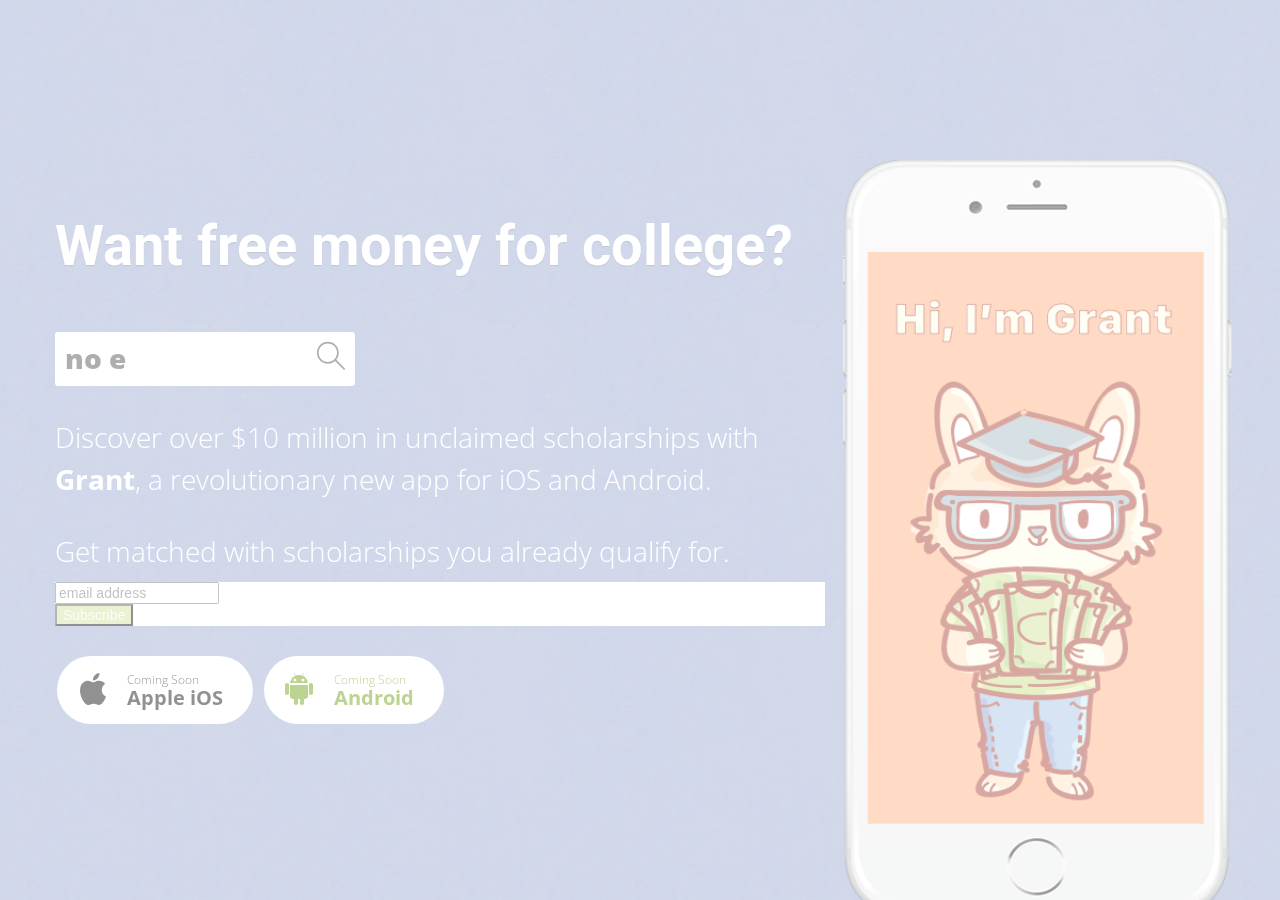
==== index.html @ 24bfc255 "initial commit" ====
<!DOCTYPE html>

<html lang="en">

<head>

  <!-- Html Page Specific -->
  <meta charset="utf-8">
  <title>RAY - App Landing Page</title>
  <meta name="description" content="RAY - App Landing Page">
  <meta name="author" content="Multifour | multifour.com">

  <!-- Mobile Specific -->
  <meta name="viewport" content="width=device-width, initial-scale=1, maximum-scale=1.0, user-scalable=no">

  <!--[if lt IE 9]>
    <script type="text/javascript" src="scripts/html5shiv.js"></script>
<![endif]-->

  <!-- CSS -->
  <link rel="stylesheet" href="css/bootstrap.min.css" />
  <link rel="stylesheet" href="css/animate.css" />
  <link rel="stylesheet" href="css/simple-line-icons.css" />
  <link rel="stylesheet" href="css/icomoon-soc-icons.css" />
  <link rel="stylesheet" href="css/magnific-popup.css" />
  <link rel="stylesheet" href="css/style.css" />

  <!-- Favicons -->
  <link rel="icon" href="images/favicon.png">
  <link rel="apple-touch-icon" href="images/apple-touch-icon.png">
  <link rel="apple-touch-icon" sizes="72x72" href="images/apple-touch-icon-72x72.png">
  <link rel="apple-touch-icon" sizes="114x114" href="images/apple-touch-icon-114x114.png">
  <!-- Begin MailChimp Signup Form -->
  <link href="//cdn-images.mailchimp.com/embedcode/horizontal-slim-10_7.css" rel="stylesheet" type="text/css">
  <style type="text/css">
    #mc_embed_signup {
      background: #fff;
      clear: left;
      font: 14px Helvetica, Arial, sans-serif;
      width: 100%;
    }

    /* Add your own MailChimp form style overrides in your site stylesheet or in this style block.
      We recommend moving this block and the preceding CSS link to the HEAD of your HTML file. */
  </style>
</head>

<body data-spy="scroll" data-target=".navMenuCollapse">

  <!-- PRELOADER -->
  <div id="preloader">
    <div class="battery inner">
      <div class="load-line"></div>
    </div>
  </div>

  <div id="wrap">

    <!-- NAVIGATION BEGIN -->
    <!--
    <nav class="navbar navbar-fixed-top navbar-slide">
      <div class="container_fluid">
        <a class="navbar-brand goto" href="index.html#wrap">
          <img src="./images/logo_nav.png" alt="Your logo" height="27" width="56" /> </a>
        <a class="contact-btn icon-envelope" data-toggle="modal" data-target="#modalContact"></a>
        <button class="navbar-toggle menu-collapse-btn collapsed" data-toggle="collapse" data-target=".navMenuCollapse">
          <span class="icon-bar"></span>
          <span class="icon-bar"></span>
          <span class="icon-bar"></span>
        </button>
        <div class="collapse navbar-collapse navMenuCollapse">
          <ul class="nav">
            <li>
              <a href="#features">Features</a>
            </li>
            <li>
              <a href="#benefits1">Benefits</a>
            </li>
            <li>
              <a href="#screenshots">Screenshots</a>
            </li>
            <li>
              <a href="#pricing-table">Price</a>
            </li>
            <li>
              <a href="#testimonials">Testimonials</a>
            </li>
            <li>
              <a href="#news">News</a>
            </li>
            <li>
              <a href="#social">Stay tuned</a>
            </li>
            <li>
              <a href="shortcodes.html">Shortcodes</a>
            </li>
          </ul>
        </div>
      </div>
    </nav>
    -->
    <!-- NAVIGAION END -->



    <!-- INTRO BEGIN -->
    <header id="full-intro" class="intro-block bg-color-grad">
      <div class="container">
        <div class="row">
          <div class="col-md-8 col-sm-12">
            <!--<img class="logo" src="./images/logo.png" alt="Your Logo" height="70" width="144" />-->
            <h1 class="slogan">
              <b>Want free money for college?</b>
            </h1>
            <h3 class="type-container">
              <b>
                <span class="type"></span>
              </b>
              <i class="icon icon-magnifier type-icon"></i>
            </h3>
            <h3 class="white">
              Discover over $10 million in unclaimed scholarships with
              <b class="black">Grant</b>, a revolutionary new app for iOS and Android.
            </h3>
            <h3 class="white">
              Get matched with scholarships you already qualify for.
            </h3>
            <div id="mc_embed_signup">
              <form action="https://trygrant.us18.list-manage.com/subscribe/post?u=631c822bb30b5529bbc3652f9&amp;id=2a1694ff8a" method="post"
                id="mc-embedded-subscribe-form" name="mc-embedded-subscribe-form" class="validate" target="_blank" novalidate>
                <div id="mc_embed_signup_scroll">

                  <input type="email" value="" name="EMAIL" class="email" id="mce-EMAIL" placeholder="email address" required>
                  <!-- real people should not fill this in and expect good things - do not remove this or risk form bot signups-->
                  <div style="position: absolute; left: -5000px;" aria-hidden="true">
                    <input type="text" name="b_631c822bb30b5529bbc3652f9_2a1694ff8a" tabindex="-1" value="">
                  </div>
                  <div class="clear">
                    <input type="submit" value="Subscribe" name="subscribe" id="mc-embedded-subscribe" class="button">
                  </div>
                </div>
              </form>
            </div>

            <!--End mc_embed_signup-->
            <h3>
              <div class="download-btn-alt ios-btn" href="#">
                <div class="btn-slide"></div>
                <div class="btn-content">
                  <i class="icon soc-icon-apple"></i>Coming Soon
                  <b>Apple iOS</b>
                </div>
              </div>
              <div class="download-btn-alt android-btn" href="#">
                <div class="btn-slide"></div>
                <div class="btn-content">
                  <i class="icon soc-icon-android"></i>Coming Soon
                  <b>Android</b>
                </div>
              </div>
            </h3>
          </div>
          <div class="col-md-4 hidden-sm hidden-xs">
            <img class="intro-screen wow bounceInUp" data-wow-delay="0.5s" src="images/intro_screen.png" height="773" width="400" alt=""
            />
          </div>
        </div>
      </div>
      <div class="block-bg" data-stellar-ratio="0.4"></div>
    </header>
    <!-- INTRO END -->

    <!-- reinsert comment.html here -->

    <!-- MODALS END-->


    <!-- JavaScript -->
    <script src="scripts/jquery-1.8.2.min.js"></script>
    <script src="scripts/bootstrap.min.js"></script>
    <script src="scripts/owl.carousel.min.js"></script>
    <script src="scripts/jquery.validate.min.js"></script>
    <script src="scripts/wow.min.js"></script>
    <script src="scripts/smoothscroll.js"></script>
    <script src="scripts/jquery.smooth-scroll.min.js"></script>
    <script src="scripts/jquery.superslides.min.js"></script>
    <script src="scripts/placeholders.jquery.min.js"></script>
    <script src="scripts/jquery.magnific-popup.min.js"></script>
    <script src="scripts/jquery.stellar.min.js"></script>
    <script src="scripts/retina.min.js"></script>
    <script src="scripts/typed.js"></script>
    <script src="scripts/custom.js"></script>

    <!--[if lte IE 9]>
	<script src="scripts/respond.min.js"></script>
<![endif]-->
</body>

</html>
---- css/simple-line-icons.css ----
@font-face {
	font-family: 'Simple-Line-Icons';
	src:url('../fonts/Simple-Line-Icons.eot');
	src:url('../fonts/Simple-Line-Icons.eot?#iefix') format('embedded-opentype'),
		url('../fonts/Simple-Line-Icons.woff') format('woff'),
		url('../fonts/Simple-Line-Icons.ttf') format('truetype'),
		url('../fonts/Simple-Line-Icons.svg#Simple-Line-Icons') format('svg');
	font-weight: normal;
	font-style: normal;
}

/* Use the following CSS code if you want to use data attributes for inserting your icons */
[data-icon]:before {
	font-family: 'Simple-Line-Icons';
	content: attr(data-icon);
	speak: none;
	font-weight: normal;
	font-variant: normal;
	text-transform: none;
	line-height: 1;
	-webkit-font-smoothing: antialiased;
	-moz-osx-font-smoothing: grayscale;
}

/* Use the following CSS code if you want to have a class per icon */
/*
Instead of a list of all class selectors,
you can use the generic selector below, but it's slower:
[class*="icon-"] {
*/
.icon-user-female, .icon-user-follow, .icon-user-following, .icon-user-unfollow, .icon-trophy, .icon-screen-smartphone, .icon-screen-desktop, .icon-plane, .icon-notebook, .icon-moustache, .icon-mouse, .icon-magnet, .icon-energy, .icon-emoticon-smile, .icon-disc, .icon-cursor-move, .icon-crop, .icon-credit-card, .icon-chemistry, .icon-user, .icon-speedometer, .icon-social-youtube, .icon-social-twitter, .icon-social-tumblr, .icon-social-facebook, .icon-social-dropbox, .icon-social-dribbble, .icon-shield, .icon-screen-tablet, .icon-magic-wand, .icon-hourglass, .icon-graduation, .icon-ghost, .icon-game-controller, .icon-fire, .icon-eyeglasses, .icon-envelope-open, .icon-envelope-letter, .icon-bell, .icon-badge, .icon-anchor, .icon-wallet, .icon-vector, .icon-speech, .icon-puzzle, .icon-printer, .icon-present, .icon-playlist, .icon-pin, .icon-picture, .icon-map, .icon-layers, .icon-handbag, .icon-globe-alt, .icon-globe, .icon-frame, .icon-folder-alt, .icon-film, .icon-feed, .icon-earphones-alt, .icon-earphones, .icon-drop, .icon-drawer, .icon-docs, .icon-directions, .icon-direction, .icon-diamond, .icon-cup, .icon-compass, .icon-call-out, .icon-call-in, .icon-call-end, .icon-calculator, .icon-bubbles, .icon-briefcase, .icon-book-open, .icon-basket-loaded, .icon-basket, .icon-bag, .icon-action-undo, .icon-action-redo, .icon-wrench, .icon-umbrella, .icon-trash, .icon-tag, .icon-support, .icon-size-fullscreen, .icon-size-actual, .icon-shuffle, .icon-share-alt, .icon-share, .icon-rocket, .icon-question, .icon-pie-chart, .icon-pencil, .icon-note, .icon-music-tone-alt, .icon-music-tone, .icon-microphone, .icon-loop, .icon-logout, .icon-login, .icon-list, .icon-like, .icon-home, .icon-grid, .icon-graph, .icon-equalizer, .icon-dislike, .icon-cursor, .icon-control-start, .icon-control-rewind, .icon-control-play, .icon-control-pause, .icon-control-forward, .icon-control-end, .icon-calendar, .icon-bulb, .icon-bar-chart, .icon-arrow-up, .icon-arrow-right, .icon-arrow-left, .icon-arrow-down, .icon-ban, .icon-bubble, .icon-camcorder, .icon-camera, .icon-check, .icon-clock, .icon-close, .icon-cloud-download, .icon-cloud-upload, .icon-doc, .icon-envelope, .icon-eye, .icon-flag, .icon-folder, .icon-heart, .icon-info, .icon-key, .icon-link, .icon-lock, .icon-lock-open, .icon-magnifier, .icon-magnifier-add, .icon-magnifier-remove, .icon-paper-clip, .icon-paper-plane, .icon-plus, .icon-pointer, .icon-power, .icon-refresh, .icon-reload, .icon-settings, .icon-star, .icon-symbol-female, .icon-symbol-male, .icon-target, .icon-volume-1, .icon-volume-2, .icon-volume-off, .icon-users {
	font-family: 'Simple-Line-Icons';
	speak: none;
	font-style: normal;
	font-weight: normal;
	font-variant: normal;
	text-transform: none;
	line-height: 1;
	-webkit-font-smoothing: antialiased;
}
.icon-user-female:before {
	content: "\e000";
}
.icon-user-follow:before {
	content: "\e002";
}
.icon-user-following:before {
	content: "\e003";
}
.icon-user-unfollow:before {
	content: "\e004";
}
.icon-trophy:before {
	content: "\e006";
}
.icon-screen-smartphone:before {
	content: "\e010";
}
.icon-screen-desktop:before {
	content: "\e011";
}
.icon-plane:before {
	content: "\e012";
}
.icon-notebook:before {
	content: "\e013";
}
.icon-moustache:before {
	content: "\e014";
}
.icon-mouse:before {
	content: "\e015";
}
.icon-magnet:before {
	content: "\e016";
}
.icon-energy:before {
	content: "\e020";
}
.icon-emoticon-smile:before {
	content: "\e021";
}
.icon-disc:before {
	content: "\e022";
}
.icon-cursor-move:before {
	content: "\e023";
}
.icon-crop:before {
	content: "\e024";
}
.icon-credit-card:before {
	content: "\e025";
}
.icon-chemistry:before {
	content: "\e026";
}
.icon-user:before {
	content: "\e005";
}
.icon-speedometer:before {
	content: "\e007";
}
.icon-social-youtube:before {
	content: "\e008";
}
.icon-social-twitter:before {
	content: "\e009";
}
.icon-social-tumblr:before {
	content: "\e00a";
}
.icon-social-facebook:before {
	content: "\e00b";
}
.icon-social-dropbox:before {
	content: "\e00c";
}
.icon-social-dribbble:before {
	content: "\e00d";
}
.icon-shield:before {
	content: "\e00e";
}
.icon-screen-tablet:before {
	content: "\e00f";
}
.icon-magic-wand:before {
	content: "\e017";
}
.icon-hourglass:before {
	content: "\e018";
}
.icon-graduation:before {
	content: "\e019";
}
.icon-ghost:before {
	content: "\e01a";
}
.icon-game-controller:before {
	content: "\e01b";
}
.icon-fire:before {
	content: "\e01c";
}
.icon-eyeglasses:before {
	content: "\e01d";
}
.icon-envelope-open:before {
	content: "\e01e";
}
.icon-envelope-letter:before {
	content: "\e01f";
}
.icon-bell:before {
	content: "\e027";
}
.icon-badge:before {
	content: "\e028";
}
.icon-anchor:before {
	content: "\e029";
}
.icon-wallet:before {
	content: "\e02a";
}
.icon-vector:before {
	content: "\e02b";
}
.icon-speech:before {
	content: "\e02c";
}
.icon-puzzle:before {
	content: "\e02d";
}
.icon-printer:before {
	content: "\e02e";
}
.icon-present:before {
	content: "\e02f";
}
.icon-playlist:before {
	content: "\e030";
}
.icon-pin:before {
	content: "\e031";
}
.icon-picture:before {
	content: "\e032";
}
.icon-map:before {
	content: "\e033";
}
.icon-layers:before {
	content: "\e034";
}
.icon-handbag:before {
	content: "\e035";
}
.icon-globe-alt:before {
	content: "\e036";
}
.icon-globe:before {
	content: "\e037";
}
.icon-frame:before {
	content: "\e038";
}
.icon-folder-alt:before {
	content: "\e039";
}
.icon-film:before {
	content: "\e03a";
}
.icon-feed:before {
	content: "\e03b";
}
.icon-earphones-alt:before {
	content: "\e03c";
}
.icon-earphones:before {
	content: "\e03d";
}
.icon-drop:before {
	content: "\e03e";
}
.icon-drawer:before {
	content: "\e03f";
}
.icon-docs:before {
	content: "\e040";
}
.icon-directions:before {
	content: "\e041";
}
.icon-direction:before {
	content: "\e042";
}
.icon-diamond:before {
	content: "\e043";
}
.icon-cup:before {
	content: "\e044";
}
.icon-compass:before {
	content: "\e045";
}
.icon-call-out:before {
	content: "\e046";
}
.icon-call-in:before {
	content: "\e047";
}
.icon-call-end:before {
	content: "\e048";
}
.icon-calculator:before {
	content: "\e049";
}
.icon-bubbles:before {
	content: "\e04a";
}
.icon-briefcase:before {
	content: "\e04b";
}
.icon-book-open:before {
	content: "\e04c";
}
.icon-basket-loaded:before {
	content: "\e04d";
}
.icon-basket:before {
	content: "\e04e";
}
.icon-bag:before {
	content: "\e04f";
}
.icon-action-undo:before {
	content: "\e050";
}
.icon-action-redo:before {
	content: "\e051";
}
.icon-wrench:before {
	content: "\e052";
}
.icon-umbrella:before {
	content: "\e053";
}
.icon-trash:before {
	content: "\e054";
}
.icon-tag:before {
	content: "\e055";
}
.icon-support:before {
	content: "\e056";
}
.icon-size-fullscreen:before {
	content: "\e057";
}
.icon-size-actual:before {
	content: "\e058";
}
.icon-shuffle:before {
	content: "\e059";
}
.icon-share-alt:before {
	content: "\e05a";
}
.icon-share:before {
	content: "\e05b";
}
.icon-rocket:before {
	content: "\e05c";
}
.icon-question:before {
	content: "\e05d";
}
.icon-pie-chart:before {
	content: "\e05e";
}
.icon-pencil:before {
	content: "\e05f";
}
.icon-note:before {
	content: "\e060";
}
.icon-music-tone-alt:before {
	content: "\e061";
}
.icon-music-tone:before {
	content: "\e062";
}
.icon-microphone:before {
	content: "\e063";
}
.icon-loop:before {
	content: "\e064";
}
.icon-logout:before {
	content: "\e065";
}
.icon-login:before {
	content: "\e066";
}
.icon-list:before {
	content: "\e067";
}
.icon-like:before {
	content: "\e068";
}
.icon-home:before {
	content: "\e069";
}
.icon-grid:before {
	content: "\e06a";
}
.icon-graph:before {
	content: "\e06b";
}
.icon-equalizer:before {
	content: "\e06c";
}
.icon-dislike:before {
	content: "\e06d";
}
.icon-cursor:before {
	content: "\e06e";
}
.icon-control-start:before {
	content: "\e06f";
}
.icon-control-rewind:before {
	content: "\e070";
}
.icon-control-play:before {
	content: "\e071";
}
.icon-control-pause:before {
	content: "\e072";
}
.icon-control-forward:before {
	content: "\e073";
}
.icon-control-end:before {
	content: "\e074";
}
.icon-calendar:before {
	content: "\e075";
}
.icon-bulb:before {
	content: "\e076";
}
.icon-bar-chart:before {
	content: "\e077";
}
.icon-arrow-up:before {
	content: "\e078";
}
.icon-arrow-right:before {
	content: "\e079";
}
.icon-arrow-left:before {
	content: "\e07a";
}
.icon-arrow-down:before {
	content: "\e07b";
}
.icon-ban:before {
	content: "\e07c";
}
.icon-bubble:before {
	content: "\e07d";
}
.icon-camcorder:before {
	content: "\e07e";
}
.icon-camera:before {
	content: "\e07f";
}
.icon-check:before {
	content: "\e080";
}
.icon-clock:before {
	content: "\e081";
}
.icon-close:before {
	content: "\e082";
}
.icon-cloud-download:before {
	content: "\e083";
}
.icon-cloud-upload:before {
	content: "\e084";
}
.icon-doc:before {
	content: "\e085";
}
.icon-envelope:before {
	content: "\e086";
}
.icon-eye:before {
	content: "\e087";
}
.icon-flag:before {
	content: "\e088";
}
.icon-folder:before {
	content: "\e089";
}
.icon-heart:before {
	content: "\e08a";
}
.icon-info:before {
	content: "\e08b";
}
.icon-key:before {
	content: "\e08c";
}
.icon-link:before {
	content: "\e08d";
}
.icon-lock:before {
	content: "\e08e";
}
.icon-lock-open:before {
	content: "\e08f";
}
.icon-magnifier:before {
	content: "\e090";
}
.icon-magnifier-add:before {
	content: "\e091";
}
.icon-magnifier-remove:before {
	content: "\e092";
}
.icon-paper-clip:before {
	content: "\e093";
}
.icon-paper-plane:before {
	content: "\e094";
}
.icon-plus:before {
	content: "\e095";
}
.icon-pointer:before {
	content: "\e096";
}
.icon-power:before {
	content: "\e097";
}
.icon-refresh:before {
	content: "\e098";
}
.icon-reload:before {
	content: "\e099";
}
.icon-settings:before {
	content: "\e09a";
}
.icon-star:before {
	content: "\e09b";
}
.icon-symbol-female:before {
	content: "\e09c";
}
.icon-symbol-male:before {
	content: "\e09d";
}
.icon-target:before {
	content: "\e09e";
}
.icon-volume-1:before {
	content: "\e09f";
}
.icon-volume-2:before {
	content: "\e0a0";
}
.icon-volume-off:before {
	content: "\e0a1";
}
.icon-users:before {
	content: "\e001";
}
---- css/icomoon-soc-icons.css ----
@font-face {
	font-family: 'icomoon';
	src: url('fonts/icomoon.eot');
}
@font-face {
	font-family: 'icomoon';
	src: url([data-uri]) format('truetype'),
		 url([data-uri]) format('woff');
	font-weight: normal;
	font-style: normal;
}

[class^="soc-icon-"], [class*=" soc-icon-"] {
	font-family: 'icomoon';
	speak: none;
	font-style: normal;
	font-weight: normal;
	font-variant: normal;
	text-transform: none;
	line-height: 1;

	/* Better Font Rendering =========== */
	-webkit-font-smoothing: antialiased;
	-moz-osx-font-smoothing: grayscale;
}

.soc-icon-googleplus:before {
	content: "\e600";
}
.soc-icon-facebook:before {
	content: "\e601";
}
.soc-icon-instagram:before {
	content: "\e602";
}
.soc-icon-twitter:before {
	content: "\e603";
}
.soc-icon-feed:before {
	content: "\e604";
}
.soc-icon-youtube:before {
	content: "\e605";
}
.soc-icon-vimeo:before {
	content: "\e606";
}
.soc-icon-flickr:before {
	content: "\e607";
}
.soc-icon-picassa:before {
	content: "\e608";
}
.soc-icon-dribbble:before {
	content: "\e609";
}
.soc-icon-forrst:before {
	content: "\e60a";
}
.soc-icon-deviantart:before {
	content: "\e60b";
}
.soc-icon-steam:before {
	content: "\e60c";
}
.soc-icon-github:before {
	content: "\e60d";
}
.soc-icon-tumblr:before {
	content: "\e60e";
}
.soc-icon-apple:before {
	content: "\e60f";
}
.soc-icon-android:before {
	content: "\e610";
}
.soc-icon-windows8:before {
	content: "\e611";
}
.soc-icon-soundcloud:before {
	content: "\e612";
}
.soc-icon-skype:before {
	content: "\e613";
}
.soc-icon-linkedin:before {
	content: "\e614";
}
.soc-icon-stackoverflow:before {
	content: "\e615";
}
.soc-icon-pinterest:before {
	content: "\e616";
}
.soc-icon-paypal:before {
	content: "\e617";
}
.soc-icon-html5:before {
	content: "\e618";
}
.soc-icon-css3:before {
	content: "\e619";
}
---- css/style.css ----
@import url(http://fonts.googleapis.com/css?family=Open+Sans:300,700);
@import url(http://fonts.googleapis.com/css?family=Roboto:100,500);

/*--------------------- FONT (OPEN SANS) IMPORT FROM GOOGLE FONTS ----------------------*/




/*----------------------------------------------------------------------------------------
										COMMON STYLES
-----------------------------------------------------------------------------------------*/

body {
	font-family: 'Open Sans', sans-serif;
	font-size: 16px;
	font-weight: 300;
	color: #777;
	line-height: 1.6;
	text-align: center;
}

a {
	color: #444;
	text-decoration: none;
	-webkit-transition: all 0.25s ease-out;
	-moz-transition: all 0.25s ease-out;
	-ms-transition: all 0.25s ease-out;
	-o-transition: all 0.25s ease-out;
	transition: all 0.25s ease-out;
}

a:hover {
	color: #A0C0E5;
	text-decoration: none;
}

.color {
  color: #444;
}

h1 {
	font-size: 56px;
	font-family: 'Roboto', sans-serif;
}

h2 { font-size: 39px; }

h3 { font-size: 28px; }

h4 { font-size: 20px; }

h1,
h2,
h3,
h4 {
	text-transform: uppercase;
	color: #444;
	font-weight: lighter;
	line-height:1.5;
  margin:30px 0 10px 0;
  
}

.intro-block h3 {
  text-transform: none;
}

#mc-embedded-subscribe{
  background-color: #CEE298;
}

.type-container{
  width: 300px;
  background-color: #fff;
  margin: 30px 30px 30px 0px;
  padding: 10px;
  border-radius: 3px;
  line-height: 1.2;
}
.type-icon{
  float: right;
}

h1.sep,
h2.sep,
h3.sep,
h4.sep {
	margin:80px 0 20px 0;
}

h1 strong,
h2 strong,
h3 strong,
h4 strong {
	font-weight:bold;
	text-transform:none;
}


ul {
	margin: 0;
	padding: 0px;
	list-style: none;
}

#wrap { overflow: hidden; }

section {
	padding: 120px 0;
	position: relative;
	background: #fff;
	z-index: 2;
	overflow: hidden;
}

blockquote,
code{
	background:#f8f8f8;
	padding:25px 25px 25px 75px;
	display:block;
	position:relative;
	border-radius:0;
	border:0;
	overflow:hidden;
	text-align:left;
}

code{
	color: #03C;
	overflow:auto;
}

blockquote:before,
code:before{
	display:block;
	position:absolute;
	width:50px;
	left:0px;
	top:0;
	bottom:0;
	background:#A0C0E5;
	text-align:center;
	color:#fff;
}

blockquote:before{
	content:'""';
	font-size:40px;
	padding-top:15px;
	}

code:before{
	content:'</>';
	font-size:16px;
	padding-top:25px;
	}

blockquote small{
	text-align:right;
	padding:20px 0 0 0;
	font-style:italic;
}

.container,
.container-fluid {
	position: relative;
	z-index: 1;
}

.form-group{margin:0;}

.form-control{
	padding:20px 25px;
	font-size:inherit;
	height:auto;
}

.form-group .btn{
	border-radius:0;
	font-size:inherit;
	padding:20px;
}

.form-group input,
.input-group input,
.form-group textarea,
button { 
	color: #222;
	box-shadow: none;
	-webkit-box-shadow: none;
	border:0;
	border-radius:0;
}

.input-group input:focus,
.form-group input:focus,
.form-group textarea:focus,
.input-group button:focus {
	box-shadow: none;
	transition: none;
	border: 0;
	outline: 0;
}

.btn:focus,
.btn:active:focus,
.btn.active:focus { outline: 0px auto -webkit-focus-ring-color; }

.input-group-btn:last-child>.btn,
.input-group-btn:last-child>.btn-group{margin-left:0;}

.btn .icon{margin-right:10px}

.btn .icon-right{margin-left:10px}

.title h2 {
	display: block;
	position: relative;
	padding: 0 0 40px 0;
	margin: 0 0 60px 0;
}

.title h2:after {
	content: "";
	display: block;
	position: absolute;
	height: 2px;
	width: 80px;
	background-color: #A0C0E5;
	bottom: 0;
	left: 50%;
	margin-left: -40px;
}

.title p {
	display: block;
	margin: -20px 0 80px 0;
}

.download-btn {
	display: inline-block;
	height: 70px;
	border-radius: 35px;
	background: #d1d1d1;
	overflow: hidden;
	text-align: left;
}

.download-btn .btn-content {
	position: relative;
	margin: -67px 3px 0 3px;
	height: 64px;
	background-color: #fff;
	color: #A0C0E5;
	border-radius: 32px;
	padding: 12px 25px 0 70px;
	font-size: 12px;
	line-height: 18px;
}

.download-btn .btn-slide {
	background: #A0C0E5;
	height: 100%;
	width: 0;
	-webkit-transition: all 0.5s ease-in-out;
	-moz-transition: all 0.5s ease-in-out;
	-ms-transition: all 0.5s ease-in-out;
	-o-transition: all 0.5s ease-in-out;
	transition: all 0.5s ease-in-out;
}

.download-btn:hover .btn-slide { width: 100%; }

.ios-btn .btn-content,
.download-btn-alt.ios-btn { color: #000; }

.android-btn .btn-content,
.download-btn-alt.android-btn { color: #669900; }

.win-btn .btn-content,
.download-btn-alt.win-btn { color: #68217a; }

.download-btn .icon,
.download-btn-alt .icon {
	font-size: 32px;
	position: absolute;
	left: 20px;
	top: 14px;
}

.download-btn b,
.download-btn-alt b {
	display: block;
	position: relative;
	font-size: 20px;
	font-weight: 700;
	z-index: 2;
}

.download-btn-alt {
	display: inline-block;
	position: relative;
	padding: 15px 30px 17px 70px;
	background:#fff;
	color:#A0C0E5;
	border-radius:40px;
	font-size: 12px;
	line-height: 18px;
	text-align: left;
	overflow: hidden;
}

.download-btn-alt .icon {
	top: 17px;
	-webkit-transition: all 0.5s ease-in-out;
	-moz-transition: all 0.5s ease-in-out;
	-ms-transition: all 0.5s ease-in-out;
	-o-transition: all 0.5s ease-in-out;
	transition: all 0.5s ease-in-out;
}

.download-btn-alt:hover .icon{
	transform:rotate(360deg);
	-webkit-transform:rotateY(360deg);
	-moz-transform:rotateY(360deg);
	-ms-transform:rotateY(360deg);
	color:#A0C0E5;
}

.download-btn-alt.invert:hover .icon{
	color:#fff;
}

.download-btn-alt.invert {
	color: #fff;
	background: #A0C0E5;
}

.download-btn-alt.ios-btn.invert{ background:#000; }
.download-btn-alt.android-btn.invert{ background:#669900; }
.download-btn-alt.win-btn.invert{ background:#68217a; }



.round-btn{
	border: 2px solid #ddd;
	border-radius: 30px;
	display: inline-block;
	padding: 0 30px;
	vertical-align:middle;
	line-height:3.5;
}

.round-btn-sm{
	font-size:14px;
	border: 1px solid #ddd;
	display: inline-block;
	padding: 0 15px;
	border-radius:18px;
	vertical-align:middle;
	line-height:2.5;
}

.round-btn:hover {
	color: #444;
	border: 2px solid #A0C0E5;
}

.round-btn-sm:hover {
	color: #444;
	border: 1px solid #A0C0E5;
}

.round-btn .icon{margin-right:20px}

.round-btn .icon-right{margin-left:20px}

.round-btn-sm .icon{margin-right:10px}

.round-btn-sm .icon-right{margin-left:10px}

.video-container {
	position: relative;
	padding-bottom: 56.25%;
	padding-top: 0px;
	height: 0;
	overflow: hidden;
}

.video-container iframe,
.video-container object,
.video-container embed {
	position: absolute;
	top: 0;
	left: 0;
	width: 100%;
	height: 100%;
	border: 0px;
}

.color { color: #A0C0E5; }

.bg-color-main { background-color: #A0C0E5; }

.bg-color2 { background-color: #f8f8f8; }

.bg-color3 {
	background-color: #000;
	color: #f8f8f8;
}

.type{
  color: #444
}

.bg-color-grad{

	background: #A0C0E5; /* Old browsers */
	background: -moz-linear-gradient(top,  #8EA0D1 80%, #8EA0D1 100%); /* FF3.6+ */
	background: -webkit-gradient(linear, left top, left bottom, color-stop(50%,#A0C0E5), color-stop(100%,#A0C0E5)); /* Chrome,Safari4+ */
	background: -webkit-linear-gradient(top,  #8EA0D1 80%,#8EA0D1 100%); /* Chrome10+,Safari5.1+ */
	background: -o-linear-gradient(top,  #8EA0D1 80%,#8EA0D1 100%); /* Opera 11.10+ */
	background: -ms-linear-gradient(top,  #8EA0D1 80%,#8EA0D1 100%); /* IE10+ */
	background: linear-gradient(to bottom,  #8EA0D1 80%,#8EA0D1 100%); /* W3C */
	filter: progid:DXImageTransform.Microsoft.gradient( startColorstr='#A0C0E5', endColorstr='#A0C0E5',GradientType=0 ); /* IE6-9 */
}

.bg-color3 h2,
.bg-color-main h2,
.bg-color-grad h2{ color: #f8f8f8; }

.bg-color3,
.bg-color-main,
.bg-color-grad{ color: #f8f8f8; }

.bg-color3 .title h2:after,
.bg-color-main .title h2:after,
.bg-color-grad .title h2:after{
	background-color:#fff;
	opacity:0.5;
}

.block-bg,
.block-video-bg {
	position: absolute;
	top: 0;
	left: 0;
	z-index: 0;
	opacity: 0.15;
	background-repeat:no-repeat;
	background-position:center;
	background-size: cover;
	height: 120%;
	width: 100%;
}

.block-video-bg {
	text-align:left;
}

.item-list-right li {
	padding: 0 60px 20px 0;
	position: relative;
	text-align: right;
}

.item-list-right li .icon {
	font-size: 32px;
	position: absolute;
	right: 0;
	top: 0;
}

.item-list-left li {
	padding: 0 0px 20px 60px;
	position: relative;
	text-align: left;
}

.item-list-left li .icon {
	font-size: 32px;
	position: absolute;
	left: 0;
	top: 0;
}

.item-list-right h3,
.item-list-left h3 { margin: 0 0 25px 0; }

.item-list-right.item-list-big li { padding: 0 80px 60px 0; }

.item-list-left.item-list-big li { padding: 0 0px 60px 80px; }

.item-list-big li .icon { font-size: 48px; }

.item-list-right li:last-child,
.item-list-left li:last-child { padding-bottom: 0; }

.panel{
	border:1px solid #ddd;
	box-shadow:none;
	-webkit-box-shadow:none;
}
.panel-heading{
	display:block;
	border-bottom:1px solid #eee;
	font-weight:bold;
	padding:20px 25px;
}

.panel-heading .icon{
	margin-right:10px;
}

.panel-body{padding:20px 25px;}

.tab-content{ 
	border-right:1px solid #ddd;
	border-bottom:1px solid #ddd;
	border-left:1px solid #ddd;
	border-radius: 0 0 4px 4px;
	padding:25px;
}

.nav-tabs li a{
	padding:20px 25px;
	font-weight:bold;
}
.nav-tabs li.active a,
.nav-tabs li.active a:hover{
	color:#A0C0E5
}

.nav-tabs li a:hover{
	background:none;
}

.placeholdersjs { color: #aaa !important; }

@media (max-width: 992px) {

section { padding: 80px 0; }

.item-list-right h3,
.item-list-left h3 { margin: 0 0 10px 0; }
 
} @media (max-width: 767px) {

h1 { font-size: 40px; }

h2 { font-size: 30px; }

h3 { font-size: 24px; }

h4 { font-size: 18px; }

.title h2 {
	padding: 0 0 20px 0;
	margin: 0 0 30px 0;
}

.title p { margin: -10px 0 50px 0; }

.item-list-left li .icon,
.item-list-right li .icon {
	position: relative;
	margin-bottom: 20px;
	display: block;
}

.item-list-left li,
.item-list-right li {
	text-align: center;
	padding: 0 0 30px 0;
}

.item-list-right.item-list-big li,
.item-list-left.item-list-big li { padding: 0 0 40px 0; }
 
.nav-tabs>li{
	float:none;
}
.nav-tabs>li a{
	display:block;
	border-top:1px solid #ddd;
	border-right:1px solid #ddd;
	border-left:1px solid #ddd;
	border-radius:0;
	margin:0;
}
.nav-tabs li:first-child a{
	border-radius:4px 4px 0 0;
}
.nav-tabs>li a:hover,
.nav-tabs>li.active>a,
.nav-tabs>li.active>a:hover,
.nav-tabs>li.active>a:focus{
	border-color:#ddd;
}
}


/*----------------------------------------------------------------------------------------
										PRELOADER
----------------------------------------------------------------------------------------*/

#preloader {
	background: #fff;
	top: 0;
	right: 0;
	bottom: 0;
	width: 100%;
	height: 100%;
	left: 0;
	position: fixed;
	z-index: 9999;
}

#preloader .battery {
	position: absolute;
	top: 50%;
	left: 50%;
	width: 40px;
	height: 20px;
	margin: -10px 0 0 -20px;
	border: 1px solid #A0C0E5;
	border-radius: 3px;
}

#preloader .battery:after {
	display:block;
	content:"";
	position: absolute;
	right:-4px;
	top:6px;
	height: 6px;
	width:2px;
	background: #A0C0E5;
	border-radius: 0 2px 20x 0;
}

#preloader .battery .load-line {
	position: absolute;
	z-index: 100;
	height: 16px;
	width: 36px;
	top: 1px;
	left: 1px;
	background: #A0C0E5;
	border-radius: 1px;
	-webkit-animation: battery-load 1s linear 0s infinite;
	-moz-animation: battery-load 1s linear 0s infinite;
	animation: battery-load 1s linear 0s infinite;
}

@-webkit-keyframes battery-load { 
50% {width: 0px;}
100% {width: 36px;}
}

@keyframes battery-load { 
50% {width: 0px;}
100% {width: 36px;}
}


#preloader .radius {
	position: absolute;
	top: 50%;
	left: 50%;
	width: 40px;
	height: 40px;
	margin: -20px 0 0 -20px;
	border: 1px solid #ddd;
	border-radius: 50%;
}

#preloader .radius .load-line {
	position: absolute;
	z-index: 100;
	height: 20px;
	width: 4px;
	top: 50%;
	left: 50%;
	margin: -20px 0 0 -2px;
	border-top: 4px solid #A0C0E5;
	-webkit-animation: rotation 1s linear 0s infinite;
	-moz-animation: rotation 1s linear 0s infinite;
	animation: rotation 1s linear 0s infinite;
	-webkit-transform-origin: center bottom;
	-moz-transform-origin: center bottom;
	transform-origin: center bottom;
}

@-webkit-keyframes rotation { 
50% {-webkit-transform: rotate(0deg);}
100% {-webkit-transform: rotate(360deg);}
}

@keyframes rotation { 
50% {transform: rotate(0deg);}
100% {transform: rotate(360deg);}
}




/*----------------------------------------------------------------------------------------
									MODAL POPUP STYLES
----------------------------------------------------------------------------------------*/

.modal {
	overflow-y: auto;
	text-align: center;
}

.modal-content {
	padding: 60px 20px;
	box-shadow: none;
	-webkit-box-shadow: none;
	border-radius: 20px;
	border: 0;
}

.modal-title { margin: 0; }

.modal-title .icon {
	font-size: 48px;
	line-height: 48px;
	display: block;
	margin: 0 0 40px 0;
	color: #A0C0E5;
}

.modal-title .icon.icon-ban { color: #ce0b0b; }

.modal-open { overflow: auto; }

.modal-content .close {
	position: absolute;
	top: 10px;
	right: 15px;
}

.close {
	font-family: inherit;
	font-size: 32px;
	font-weight: 100;
	text-shadow: none;
}

.close:focus { outline: 0px auto -webkit-focus-ring-color; }




/*----------------------------------------------------------------------------------------
									OWL SLIDER STYLES
----------------------------------------------------------------------------------------*/

.owl-carousel .owl-wrapper:after {
	content: ".";
	display: block;
	clear: both;
	visibility: hidden;
	line-height: 0;
	height: 0;
}

.owl-carousel {
	display: none;
	position: relative;
	width: 100%;
	-ms-touch-action: pan-y;
	margin-top: 100px;
}

.owl-carousel .owl-wrapper {
	display: none;
	position: relative;
	-webkit-transform: translate3d(0px, 0px, 0px);
}

.owl-carousel .owl-wrapper-outer {
	overflow: hidden;
	position: relative;
	width: 100%;
}

.owl-carousel .owl-wrapper-outer.autoHeight {
	-webkit-transition: height 500ms ease-in-out;
	-moz-transition: height 500ms ease-in-out;
	-ms-transition: height 500ms ease-in-out;
	-o-transition: height 500ms ease-in-out;
	transition: height 500ms ease-in-out;
}

.owl-carousel .owl-item { float: left; }

.owl-controls .owl-page,
.owl-controls .owl-buttons div { cursor: pointer; }

.owl-controls {
	-webkit-user-select: none;
	-khtml-user-select: none;
	-moz-user-select: none;
	-ms-user-select: none;
	user-select: none;
	-webkit-tap-highlight-color: rgba(0, 0, 0, 0);
}

.grabbing { cursor: url(../images/grabbing.png) 8 8, move; }

.owl-carousel .owl-wrapper,
.owl-carousel .owl-item {
	-webkit-backface-visibility: hidden;
	-moz-backface-visibility: hidden;
	-ms-backface-visibility: hidden;
	-webkit-transform: translate3d(0, 0, 0);
	-moz-transform: translate3d(0, 0, 0);
	-ms-transform: translate3d(0, 0, 0);
}

.owl-pagination {
	text-align: center;
	position: absolute;
	top: -80px;
	width: 100%;
	display: block;
}

.owl-pagination .owl-page {
	height: 40px;
	width: 80px;
	line-height: 40px;
	display: inline-block;
	margin-left: 0;
	cursor: pointer;
	position: relative;
}

.owl-pagination .owl-page span {
	width: 100%;
	height: 2px;
	display: block;
	background: #eee;
	position: absolute;
	bottom: 50%;
}

.bg-color3 .owl-pagination .owl-page span { background: #444; }

.owl-pagination .owl-page.active span { background: #A0C0E5; }


@media (max-width: 767px) {
	
.owl-pagination { display: table; }

.owl-pagination .owl-page { display: table-cell; }

}




/*----------------------------------------------------------------------------------------
									ANIMATION ELEMENTS
----------------------------------------------------------------------------------------*/

.ray {
	position: absolute;
	z-index: 0;
	background: #fff;
	-webkit-box-shadow: 0px 0px 5px 2px rgba(0, 174, 255, .5);
	-moz-box-shadow: 0px 0px 5px 2px rgba(0, 174, 255, .5);
	box-shadow: 0px 0px 5px 2px rgba(0, 174, 255, .5);
}

.ray-vertical {
	height: 200%;
	width: 1px;
	transform-origin: 50% 0;
	-ms-transform-origin: 50% 0;
	-webkit-transform-origin: 50% 0;
}

.ray-horizontal {
	width: 200%;
	height: 1px;
	transform-origin: 0 50%;
	-ms-transform-origin: 0 50%;
	-webkit-transform-origin: 0 50%;
}

.y-0{top: 0;}
.y-25{top: 25%;}
.y-50{top: 50%;}
.y-75{top: 75%;}
.y-100{top: 100%;}

.x-0{left: 0;}
.x-25{left: 25%;}
.x-50{left: 50%;}
.x-75{left: 75%;}
.x-100{left: 100%;}


.ray-rotate45 {
	transform: rotate(45deg);
	-ms-transform: rotate(45deg);
	-webkit-transform: rotate(45deg);
}
.ray-rotate-45 {
	transform: rotate(-45deg);
	-ms-transform: rotate(-45deg);
	-webkit-transform: rotate(-45deg);
}
.ray-rotate135 {
	transform: rotate(135deg);
	-ms-transform: rotate(135deg);
	-webkit-transform: rotate(135deg);
}
.ray-rotate-135 {
	transform: rotate(-135deg);
	-ms-transform: rotate(-135deg);
	-webkit-transform: rotate(-135deg);
}


.animation-box {
	display: inline-block;
	position: relative;
}

@-webkit-keyframes laser-blink {  
	50% {opacity:1;}
	20% {opacity:0.5;}
	22% {opacity:0.8;}
	40% {opacity:0.4;}
	42% {opacity:1;}
	98% {opacity:0.8;}
}
@keyframes laser-blink {  
	50% {opacity:1;}
	20% {opacity:0.5;}
	22% {opacity:0.8;}
 	40% {opacity:0.4;}
	42% {opacity:1;}
	98% {opacity:0.8;}
}

.laser-blink {
	animation: laser-blink 0.7s linear 0s infinite;
	-webkit-animation: laser-blink 0.7s linear 0s infinite;
}


@-webkit-keyframes highlight-left {  
	50% {
 		opacity:0;
 		top:100%;
 		-webkit-transform:scale(0);
	}
	70% {
 		opacity:1;
 		-webkit-transform:scale(1);
	}
 	100% {
 		opacity:0;
 		top:0;
 		-webkit-transform:scale(0);
	}
}

@keyframes highlight-left {  
	50% {
 		opacity:0;
 		top:100%;
 		transform:scale(0);
	}
 	70% {
 		opacity:1;
 		transform:scale(1);
	}
 	100% {
 		opacity:0;
 		top:0;
 		transform:scale(0);
	}
}

.highlight-left {
	position: absolute;
	animation: highlight-left 2s ease-in 0s infinite;
	-webkit-animation: highlight-left 2s ease-in 0s infinite;
	left: -5px;
	margin-top: -100px;
}

@-webkit-keyframes highlight-right {  
	50% {
		opacity:0;
		top:0;
		-webkit-transform:scale(0)
	}
 	70% {
		opacity:1;
		-webkit-transform:scale(1)
	}
 	100% {
		opacity:0;
		top:100%;
		-webkit-transform:scale(0)
	}
}

@keyframes highlight-right {  
	50% {
		opacity:0;
		top:0;
		transform:scale(0)
	}
 	70% {
		opacity:1;
		transform:scale(1)
	}
 	100% {
		opacity:0;
		top:100%;
		transform:scale(0)
	}
}

.highlight-right {
	position: absolute;
	animation: highlight-right 2s ease-in 0s infinite;
	-webkit-animation: highlight-right 2s ease-in 0s infinite;
	right: -5px;
	margin-top: -100px;
}

.flare {
	position: absolute;
	z-index: 2;
	top: -100px;
	right: 70px;
}

@-webkit-keyframes sunlight-blink {  
	50% {opacity:0;}
	25%, 75% {opacity:1;}
	100% {opacity:0;}
}

@keyframes sunlight-blink {  
	50% {opacity:0;}
 	25%, 75% {opacity:1;}
 	100% {opacity:0;}
}

.flare .base {
	animation: sunlight-blink 5s ease-in 0s infinite;
	-webkit-animation: sunlight-blink 5s ease-in 0s infinite;
}

@-webkit-keyframes sunlight-shapes {  
	50% {
 		opacity:0;
 		-webkit-transform:scale(0.8);
		}
 	20%, 22%, 28%, 30%, 70%, 72% {opacity:0.8;}
 	21%, 29%, 71% {opacity:0.4;}
 	50% {
 		opacity:1;
 		-webkit-transform:scale(1) translate(-5px, 5px);
	}
 	100% {
 		opacity:0;
 		-webkit-transform:scale(0.8);
	}
}

@keyframes sunlight-shapes {  
	50% {
 		opacity:0;
 		transform:scale(0.8);
		}
 	20%, 22%, 28%, 30%, 70%, 72% {opacity:0.8;}
 	21%, 29%, 71% {opacity:0.4;}
 	50% {
 		opacity:1;
 		transform:scale(1) translate(-5px, 5px);
	}
 	100% {
 		opacity:0;
 		transform:scale(0.8);
	}
}

.flare .shapes {
	position: absolute;
	top: 170px;
	left: 70px;
	animation: sunlight-shapes 5s ease-in 0s infinite;
	-webkit-animation: sunlight-shapes 5s ease-in 0s infinite;
	transform-origin: 80% 10%;
	-webkit-transform-origin: 80% 10%;
}

@-webkit-keyframes swim {  
	50% {-webkit-transform:translateX(0);}
 	100% {-webkit-transform:translateX(470px);}
}

@keyframes swim {  
	50% {transform:translateX(0);}
 	100% {transform:translateX(470px);}
}

.fog {
	background: url(../images/fog.png) repeat-x bottom right;
	height: 268px;
	width: 920px;
	position: absolute;
	z-index: 2;
}

.fog-top {
	bottom: 110px;
	right: 0;
	opacity: 0.25;
	animation: swim 45s linear 0s infinite;
	-webkit-animation: swim 45s linear 0s infinite;
}

.fog-bottom {
	bottom: -20px;
	right: 0;
	opacity: 0.8;
	animation: swim 14s linear 0s infinite;
	-webkit-animation: swim 14s linear 0s infinite;
}




/*----------------------------------------------------------------------------------------
									CONTACT FORM
----------------------------------------------------------------------------------------*/

#contact_form { border-top: 1px solid #eee; }

#contact_form .form-group { margin: 0; }

#contact_form label {
	display: block;
	font-size: 14px;
	font-weight: normal;
	position: relative;
}

#contact_form label.error {
	background: #ce0b0b;
	color: #fff;
	padding: 5px;
}

#contact_form label.error:after {
	content: "";
	display: block;
	position: absolute;
	left: 50%;
	margin-left: -5px;
	top: -5px;
	width: 0;
	height: 0;
	border-style: solid;
	border-width: 0 5px 5px 5px;
	border-color: transparent transparent #ce0b0b transparent;
}

#contact_form label.valid { display: none !important; }

#contact_form .form-control {
	text-align: center;
	border-bottom: 1px solid #eee;
	line-height: 25px;
	width: 100%;
}

textarea.form-control { resize: vertical; }

#modalContact .modal-content { padding: 40px 0px; }

#modalContact .modal-title { margin: 0 0 40px 0; }

button#contact_submit {
	background: none;
	margin-top: 35px;
	font-size: 22px;
	height: 80px;
	width: 80px;
	line-height: 80px;
	padding: 0;
	border: 2px solid #eee;
	border-radius: 50%;
	color: #444;
	-webkit-transition: all 0.4s ease-in-out;
	-moz-transition: all 0.4s ease-in-out;
	-ms-transition: all 0.4s ease-in-out;
	-o-transition: all 0.4s ease-in-out;
	transition: all 0.4s ease-in-out;
}

button#contact_submit:hover { border: 2px solid #A0C0E5; }




/*----------------------------------------------------------------------------------------
										MAIN NAVIGATION
----------------------------------------------------------------------------------------*/

nav.navbar-fixed-top {
	height: 60px;
	background: #fff;
	border-bottom: 2px solid #eee;
	-webkit-transition: all 0.8s ease-in-out;
	-moz-transition: all 0.8s ease-in-out;
	-ms-transition: all 0.8s ease-in-out;
	-o-transition: all 0.8s ease-in-out;
	transition: all 0.8s ease-in-out;
}
nav.navbar-slide{ top: -60px; }
nav.navbar-slide.show-menu { top: 0; }

.navbar .nav {
	list-style: none;
	float: right;
	z-index: 5;
	margin: 0;
}

.navbar .nav li {
	float: left;
	padding: 0;
}

.navbar .nav li a {
	display: block;
	font-size: 14px;
	height: 60px;
	line-height: 60px;
	padding: 0 20px;
	text-decoration: none;
	border-bottom: 2px solid #eee;
	outline: none;
	background:inherit;
}

.navbar .nav li:last-child a { }

.navbar .nav li a:hover,
.navbar .nav li.active a {
	background: none;
	color: #A0C0E5;
	border-bottom: 2px solid #A0C0E5;
}

.navbar-brand {
	height: 60px;
	margin: 0;
	padding: 15px 0 0 15px;
}

.navbar-toggle {
	float: right;
	height: 60px;
	margin: 0;
	padding: 0 20px;
}

.navbar-toggle .icon-bar {
	background: #A0C0E5;
	height: 1px;
}

.navbar-toggle.collapsed .icon-bar { background: #ccc; }

.navbar-toggle .icon-bar+.icon-bar { margin-top: 7px; }

.navbar-fixed-top { border-width: 0; }

.contact-btn {
	float: right;
	cursor: pointer;
	line-height: 60px;
	font-size: 24px;
	padding: 0 20px;
	border-left: 1px solid #eee;
	color: #ccc;
}


@media (max-width: 992px) {
.navbar-collapse {
	width: 100%;
	padding: 0;
	background: #fff;
}

.navbar .nav {
	float: none;
	text-align: center;
}

.navbar .nav li { float: none; }

.navbar .nav li a { border-bottom: 1px solid #eee; }

.navbar .nav li a:hover,
.navbar .nav li.active a { border-bottom: 1px solid #A0C0E5; }

}




/*----------------------------------------------------------------------------------------
										 SIDEBAR
----------------------------------------------------------------------------------------*/

aside.blog-sidebar{text-align:left;}

aside.blog-sidebar .search #search_form{border:1px solid #ddd;}

aside.blog-sidebar .search .form-control{
	padding-right:0;
	line-height:20px;
}

aside.blog-sidebar .search .btn{
	background:none;
	font-size:20px;
	color:#aaa;
	padding-right:15px;
}
aside.blog-sidebar .search .btn:hover{color:#A0C0E5;}

aside.blog-sidebar .widget{margin:60px 0 0 0;}

aside.blog-sidebar .widget h3{
	padding: 0 0 20px 0;
	border-bottom:1px solid #eee;
	margin:0;
}

aside.blog-sidebar .category ul li{padding:0;}

aside.blog-sidebar .category ul a{
	text-decoration:none;
	display:block;
	padding:15px 0;
	border-bottom:1px solid #eee;
}
aside.blog-sidebar .category ul a:hover{
	border-bottom:1px solid #A0C0E5;
}

aside.blog-sidebar .recent_posts ul li{
	border-bottom:1px solid #eee;
	padding:15px 50px 15px 0;
	position:relative;
}
aside.blog-sidebar .recent_posts ul li a{
	text-decoration:none;
}
aside.blog-sidebar .recent_posts .date{
	color:#ccc;
	font-size:14px;
	display:block;
	padding:5px 0 0 0;
}
aside.blog-sidebar .recent_posts .comments{
	padding:0;
	position:absolute;
	top:15px;
	right:0;
	font-size:14px;
	color:#aaa;
}
aside.blog-sidebar .recent_posts .comments .icon{
	color:#aaa;
	padding-right:5px;
}

aside.blog-sidebar .tag_cloud h4{border:none;}

.tags{ margin-top:25px;}
	
.tags li { 
	display: inline-block; 
	padding:0; 
	}

.tags li a {
	display: block;
	padding: 5px 10px;
	margin: 0 0 4px 0;
	text-decoration: none;
	font-size: 12px;
	color: #888;
	background:#eee;
	border-radius:2px;
}

.tags li a:hover {
	color: #fff;
	background:#A0C0E5;
}

.tags.hollow li a{
	background:none;
	border:1px solid #eee;
	color:#ccc;
}

.tags.hollow li a:hover {
	background:none;
	border:1px solid #A0C0E5;
	color:#A0C0E5;
}



@media (max-width: 992px) {
	
	aside.blog-sidebar{
		margin:80px 0 0 0;
		text-align:center;
	}
	
	aside.blog-sidebar .search{padding:0px;}
	
	aside.blog-sidebar .recent_posts ul li{padding:15px 0;}
	
	aside.blog-sidebar .recent_posts .comments{
		padding:0;
		position:relative;
		top:auto;
		right:auto;
	}
}





/*----------------------------------------------------------------------------------------
										INTRO
----------------------------------------------------------------------------------------*/

#full-intro { text-align: left; }

#blog-intro { text-align: center; }

#blog-intro .container {padding: 150px 0 100px 0;}

#blog-intro h1.slogan {margin:0 40px;}

#blog-intro .block-bg{
	background-image:url(../images/news_bg.jpg);
	opacity:0.25;
	background-position:center;
}

.intro-block .block-bg {
	background-image:url(../images/intro_bg.png);
  opacity: 0.5;
  background-repeat: repeat;
  background-size: initial;
}

.intro-block {
	overflow: hidden;
	position: relative;
	z-index: 1;
}

.intro-block .block-video-bg{opacity:0.25;}

#big-video-wrap video,
.vjs-control-bar{display:none;}

.intro-block .ray{ z-index:1;}

.intro-block .container {
	padding: 160px 0;
  z-index: 2;
  height:100vh;
}

.intro-block h1 a{ 
	color:inherit; 
	border-bottom:1px solid #fff;
}

.intro-block .download-btn,
.intro-block .download-btn-alt{
	margin:0 2px;
}

.intro-block #slides {
	position: absolute !important;
	top: 0;
	z-index: 0;
}

@media screen and (-webkit-min-device-pixel-ratio:0) {
/* Safari only override */
::i-block-chrome, .intro-block #slides,
::i-block-chrome, .intro-block .block-bg,
::i-block-chrome, .intro-block .block-video-bg {
	position: fixed !important; 
	-webkit-transform: translateZ(0);}
}

.intro-block #slides img { opacity: 0.25; }

.intro-block .logo {
	display: inline-block;
	margin: 0 0 120px 0;
}

.white{
  color: #fff;
}
.bold {
  font-weight: bold;
}
.slogan {
	color: #fff;
	line-height: 2;
	text-transform: none;
	text-shadow: 0px 1px 1px rgba(0,0,0,0.25);
}

#minimal-intro.intro-block h1.slogan {
	margin-bottom:100px;
}

.intro-screen {
	position: absolute;
	right: 0;
	top: 0;
}

@media (max-width: 992px) {

#full-intro { text-align: center; }

} @media (max-width: 767px) {
	
#blog-intro .container {padding: 100px 0 50px 0;}

.intro-block .container { padding: 80px 0; }

.intro-block .logo { margin: 0 0 60px 0; }

} 




/*----------------------------------------------------------------------------------------
										TYPED INTRO
----------------------------------------------------------------------------------------*/

.type{
	font-weight:800;
}

#typed-cursor {
	color: #FFF;
	opacity: 1;
	font-weight:500;
	-webkit-animation: blink 0.7s infinite;
	-moz-animation: blink 0.7s infinite;
	-ms-animation: blink 0.7s infinite;
	-o-animation: blink 0.7s infinite;
	animation: blink 0.7s infinite;
}

@keyframes blink { 
50% {opacity:1;}
50% {opacity:0;}
100% {opacity:1;}
}

@-webkit-keyframes blink {
50% {opacity:1;}
50% {opacity:0;}
100% {opacity:1;}
}

@-moz-keyframes blink { 
50% {opacity:1;}
50% {opacity:0;}
100% {opacity:1;}
}




/*----------------------------------------------------------------------------------------
										FEATURES
----------------------------------------------------------------------------------------*/

#features .screen {
	max-width: 100%;
	height: auto;
}

#features .icon { color: #aaa; }

@media (max-width: 1200px) and (min-width: 767px) {

#features .icon { display: none; }

.item-list-right.item-list-big li,
.item-list-left.item-list-big li { padding: 0 0px 40px 0px; }
 
} @media (max-width: 992px) and (min-width: 767px) {

.item-list-right.item-list-big li,
.item-list-left.item-list-big li { font-size: 14px; }

.item-list-right h3,
.item-list-left h3 { font-size: 22px; }

.item-list-right li:last-child,
.item-list-left li:last-child { padding-bottom: 0; }

}




/*----------------------------------------------------------------------------------------
										INNOVATIONS
----------------------------------------------------------------------------------------*/

#innovations .screen {
	margin-bottom: -230px;
	max-width: 100%;
	height: auto;
}

#innovations .ray {
	position: absolute;
	-webkit-box-shadow: 0px 0px 5px 2px rgba(255, 255, 255, .7);
	-moz-box-shadow: 0px 0px 5px 2px rgba(255, 255, 255, .7);
	box-shadow: 0px 0px 5px 2px rgba(255, 255, 255, .7);
}

@-webkit-keyframes plane {  
	50% {
 		-webkit-transform: translateY(0);
		 transform: translateX(0);
	}
	50% {
 		-webkit-transform: translateY(30px);
 		transform: translateY(30px);
	}
	100% {
 		-webkit-transform: translateY(0);
 		transform: translateX(0);
	}
}

@keyframes plane {  
	50% {
 		-webkit-transform: translateY(0);
 		-ms-transform: translateY(0);
 		transform: translateY(0);
	}
 	40% {
 		-webkit-transform: translateY(30px);
 		-ms-transform: translateY(30px);
 		transform: translateY(30px);
	}
 	100% {
 		-webkit-transform: translateY(0);
 		-ms-transform: translateY(0);
 		transform: translateY(0);
	}
}

#innovations #ray1 {
	bottom: 30px;
	animation: plane 0.8s linear 0s infinite;
	-webkit-animation: plane 0.8s linear 0s infinite;
}

#innovations #ray2 {
	bottom: 60px;
	animation: plane 1.2s linear 0s infinite;
	-webkit-animation: plane 1.2s linear 0s infinite;
}

#innovations #ray3 {
	bottom: 90px;
	animation: plane 0.9s linear 0s infinite;
	-webkit-animation: plane 0.9s linear 0s infinite;
}

#innovations #ray4 {
	bottom: 120px;
	animation: plane 1.7s linear 0s infinite;
	-webkit-animation: plane 1.7s linear 0s infinite;
	opacity: 0.6;
}

@media (max-width: 992px) {

#innovations .screen { margin-bottom: 0px; }

}




/*----------------------------------------------------------------------------------------
										BENEFITS
----------------------------------------------------------------------------------------*/

.img-block-2col { text-align: left; }

.img-block-2col .title h2:after {
	left: 0;
	margin-left: 0;
}

.screen-couple-right,
.screen-couple-left {
	position: relative;
	max-width: 400px;
	min-width: 280px;
	overflow: hidden;
	z-index:100;
}

.screen-couple-right:after,
.screen-couple-left:after {
	content: '';
	display: block;
	clear: both;
}

.screen-couple-right .screen {
	position: relative;
	float: right;
}

.screen-couple-left .screen {
	position: relative;
	float: left;
}

.screen-couple-right .above,
.screen-couple-left .above { z-index: 3; }

.screen-couple-right .beyond,
.screen-couple-left .beyond {
	z-index: 1;
	position: absolute;
	top: 40px;
}

.screen-couple-left .beyond { right: 0; }

.screen-couple-right .beyond { left: 0; }

@media (max-width: 992px) and (min-width: 767px) {

#benefits1,
#benefits2 { font-size: 14px; }
 
} @media (max-width: 767px) {

.img-block-2col { text-align: center; }

.img-block-2col .title h2:after {
	left: 50%;
	margin-left: -40px;
}

.screen-couple-right,
.screen-couple-left { margin: 50px auto 0 auto; }

}




/*----------------------------------------------------------------------------------------
										SCREENSHOTS
----------------------------------------------------------------------------------------*/

#screenshots h2 { margin: 0; }

#screenshots .item img { border-radius: 4px; }




/*----------------------------------------------------------------------------------------
										FACTS
----------------------------------------------------------------------------------------*/

.facts-list { width: 100%; }

.facts-list li {
	display: block;
	float: left;
	width: 25%;
	position:relative;
	z-index:1;
}

.facts-list .icon {
	display: block;
	font-size: 64px;
	color: #ddd;
	-webkit-transition: all 0.4s ease-in-out;
	-moz-transition: all 0.4s ease-in-out;
	-ms-transition: all 0.4s ease-in-out;
	-o-transition: all 0.4s ease-in-out;
	transition: all 0.4s ease-in-out;
	margin: 0 0 30px 0;
}

.facts-list h3 {
	font-size: 50px;
	font-weight: bold;
	color: #222;
	margin: 0 0 10px 0;
}

.facts-list h4 {
	font-size: 20px;
	color: #888;
	margin:0;
}

.facts-list li:hover .icon { color: #A0C0E5; }

@media (max-width: 767px) {

.facts-list li {
	width: 100%;
	margin-bottom: 40px;
}

.facts-list li:last-child { margin-bottom: 0px; }

.facts-list .icon { margin: 0 0 15px 0; }

}




/*----------------------------------------------------------------------------------------
										PRICING TABLES
----------------------------------------------------------------------------------------*/

ul.pricing-table{
	display:block;
	width:100%;
}

ul.pricing-table:after{
	display:block;
	content:"";
	clear:both;
}

ul.pricing-table > li{
	display:block;
	position:relative;
	z-index:1;
	float:left;
	width:22%;
	background:#fff;
	color:#444;
	border-radius:5px;
	margin:0 4% 0 0;
	padding:0;
}

ul.pricing-table > li:last-child{
	margin-right:0;
}

ul.pricing-table .stamp{
	position:absolute;
	right:-20px;
	top:60px;
	height:80px;
	width:80px;
	padding:10px;
	border-radius:50%;
	overflow:hidden;
	font-size:12px;
	background:#fff;
	border:1px solid #eee;
	text-transform:uppercase;
	line-height:1;
	font-weight:bold;
	letter-spacing:-1px;
}

ul.pricing-table .stamp .icon{
	display:block;
	padding:0 0 4px 0;
	font-size:27px;
}

ul.pricing-table h3{
	display:block;
	padding:30px 5px 30px 5px;
	margin:0;
	border-radius:5px 5px 0 0;
	border-bottom:2px dotted #eee;
}

ul.pricing-table li.silver h3{
	background:#eee;
	border-bottom:2px dotted #eee;
}

ul.pricing-table li.silver .stamp{
	color:#888;
	border:1px solid #888;
}

ul.pricing-table li.gold h3{
	background:#fff29d;
	color:#a98815;
	border-bottom:2px dotted #fff29d;
}

ul.pricing-table li.gold .stamp{
	color:#a98815;
	border:1px solid #a98815;
}

ul.pricing-table li.platinum h3{
	background:#444;
	color:#fff;
	border-bottom:2px dotted #444;
}

ul.pricing-table li.platinum .stamp{
	color:#444;
	border:1px solid #444;
}



ul.pricing-table span{
	display:block;
	font-size:40px;
	font-weight:bold;
	color:#222;
	padding:30px 0;
	line-height:1.3;
}

ul.pricing-table span small{
	font-size:14px;
	font-weight:normal;
	color:#ccc;
	display:block;
	line-height:1;
}

ul.pricing-table .benefits-list{
	margin:0 0 30px 0;
}

ul.pricing-table .benefits-list li{
	padding:5px 0;
}

ul.pricing-table .benefits-list li.not{
	text-decoration:line-through;
	color:#ddd;
}

ul.pricing-table a.buy{
	display:block;
	padding:15px;
	font-size:28px;
	background:#f2f2f2;
	border-radius:0 0 5px 5px;
}

ul.pricing-table a.buy:hover .icon-basket:before{
	content:"\e04d";
}

@media (max-width: 992px) {
	ul.pricing-table > li{
		width:46%;
		margin:0 2% 30px 2%;
	}
}
@media (max-width: 767px) {
	ul.pricing-table > li{
		width:100%;
		margin:0 0 20px 0;
	}
}




/*----------------------------------------------------------------------------------------
										TESTIMONIALS
----------------------------------------------------------------------------------------*/

#testimonials h2 { margin: 0; }

#testimonials .item { padding-top: 20px; }

#testimonials .talk {
	font-size: 25px;
	font-weight: bold;
	line-height: 2;
	margin: 0 0 50px 0;
}

#testimonials .photo {
	border-radius: 50%;
	margin: 0 0 20px 0;
}

#testimonials .ocupation { color: #888; }

#testimonials .block-bg {
	opacity: 0.2;
	background-image:url(../images/testimonials_bg.jpg);
}
 @media (max-width: 767px) {

#testimonials .talk { font-size: 20px; }

}




/*----------------------------------------------------------------------------------------
										NEWS
----------------------------------------------------------------------------------------*/

.news-list {
	border-top: 1px solid #eee;
	margin-bottom: 60px;
}

.news-list li {
	border-bottom: 1px solid #eee;
	padding: 60px 0;
}

.news-list li h3{
	font-size: 25px;
	font-weight: bold;
	text-transform: none;
	margin: 0 0 25px 0;
}

.news-info{ margin:0 0 30px 0;}

#news .news-info { margin:0;}

.news-info > div {
	display: inline-block;
	padding: 0 30px 0 0;
}

.news-info div:last-child {padding:0;}

.news-info > div .icon {
	margin: 0 10px 0 0;
	color: #ccc;
}

@media (max-width: 767px) {

.news-list li { padding: 40px 0; }

.news-list li h3 { font-size: 20px; }

.news-info > div {
	font-size: 14px;
	padding: 0 10px 0 0;
}

.news-info > div .icon { margin: 0 5px 0 0; }

}




/*----------------------------------------------------------------------------------------
										BLOG
----------------------------------------------------------------------------------------*/

#blog {text-align:left;}

.single-content-sidebar h3{
	margin:0 0 25px 0;
}

.single-content-sidebar .tags,
.single-content .tags{
	margin:40px 0 0 0;
}

.single-content .sep:first-child{
	margin-top:0;
	padding-top:0;
}

h2.head,
.post-list li h2{
	font-size: 35px;
	font-weight: bold;
	text-transform: none;
	margin: 0 0 25px 0;
}

.post-list {border-top:0;}

.post-list li{ padding:70px 0 20px 0;}
	
.post-list li:first-child {padding-top:0;}

.post-content img{margin: 0 0 20px 0;}

.post-content .read-more{
	display:inline-block;
	padding:0px 5px;
	margin:0 0 -4px 5px;
	font-size:20px;
	font-weight:bold;
	line-height:1;
	background:#ccc;
	border-radius:2px;
	color:#fff;
	letter-spacing:1px;
}

.post-content .read-more:hover{background:#A0C0E5;}

.post-pagination li{
	margin:0 10px 10px 0;
	display:inline-block;
}
.post-pagination li:last-child{
	margin-right:0;
}
.post-pagination li a{
	display:block;
	position:relative;
	height:50px;
	width:50px;
	text-align:center;
	line-height:48px;
	border:1px solid #eee;
	border-radius:50%;
	color:#aaa;
	z-index:1;
}

.post-pagination li.active a,
.post-pagination li a:hover{
	color:#444;
	border:1px solid #A0C0E5;
}

.post-pagination li.prev a:before{
	content:"";
	display:block;
	position:absolute;
	left:50%;
	top:50%;
	margin:-5px 0 0 -3px;
	height:10px;
	width:10px;
	border-top:1px solid #444;
	border-left:1px solid #444;
	transform:rotate(-45deg);
	-webkit-transform:rotate(-45deg);
}

.post-pagination li.next a:before{
	content:"";
	display:block;
	position:absolute;
	left:50%;
	top:50%;
	margin:-5px 0 0 -7px;
	height:10px;
	width:10px;
	border-top:1px solid #444;
	border-right:1px solid #444;
	transform:rotate(45deg);
	-webkit-transform:rotate(45deg);
}


@media (max-width: 992px) {
	
	#blog {text-align:center;}

} @media (max-width: 320px) {
	
	section#blog{ padding:50px 0;}
	
	.post-pagination li{ display:none;}
	
	.post-pagination li.prev,
	.post-pagination li.next{ display:inline-block;}
	
	.post-list .news-info{ margin:0 0 10px 0;}
	
	.post-list li{ padding:50px 0 10px 0;}
	
	.news-list {margin-bottom:40px;}
	
	h2.head,
	.post-list li h2{
		font-size: 25px;
		margin:0 0 10px 0;
	}
	
}





/*----------------------------------------------------------------------------------------
											COMMENTS
----------------------------------------------------------------------------------------*/



.comments { padding: 80px 0 0 0; }

.comments li { padding: 0; }

.comment-list .children { margin-left: 80px; }

.comment-body {
	border-top: 1px solid #eee;
	position: relative;
	padding: 40px 0 40px 80px;
}

.comment-body .photo {
	position: absolute;
	left: 0;
	top: 40px;
}

.comment-body .photo img{
	border-radius: 5px;
	width:50px;
	height:auto;
	}

.comment-body .comment-data {
	margin-top: 10px;
	font-size: 14px;
}

.comment-body .comment-data .author {
	color: #444;
	font-weight: bold;
	padding-right: 20px;
	font-size: 14px;
}

.comment-body .comment-data .date {
	color: #ccc;
	padding-right: 20px;
}

.comment-body .comment-data a { color: #ccc; }


.comments .comment-respond { margin: 80px 0 0 0; }

.comments #comment_form { border: 1px solid #eee; }

.comments #comment_form:after {
	content: '';
	display: block;
	clear: both;
}

.comments #comment_form > div { padding: 0; }

#comment_form .btn_send {
	width: 100%;
	background: #eee;
	font-weight:bold;
	color:#777;
	margin:0;
}

#comment_form .form-group { border-bottom: 1px solid #eee; }

#comment_form .form-group label.error,
#comment_form .form-group label.valid {
	display: block;
	margin: 0;
	font-size: 12px;
	position: relative;
	padding: 5px 20px;
	font-weight: 300;
	color: #fff;
	text-align: left;
}

#comment_form .form-group label.error { background: #d12525; }

#comment_form .form-group label.error:before {
	position: absolute;
	left: 20px;
	top: -7px;
	content: "";
	display: block;
	width: 0;
	height: 0;
	border-style: solid;
	border-width: 0 7px 7px 7px;
	border-color: transparent transparent #d12525 transparent;
}

#comment_form .form-group label.valid { padding: 0; }

#comment_form .form-group label.valid:before { display: none; }

@media (max-width: 992px) {

.comments{ padding:60px 0 0 0;}

.comments .form-control{ text-align:center;}

.comments .comment-respond{margin:40px 0 0 0;}

.comment-body { padding: 30px 0; }

.comment-list .children { margin-left: 0; }

.comment-body .photo {
	position: relative;
	left: auto;
	top: auto;
	margin: 0 auto 20px auto;
}

.comment-body .comment-data .author {
	display: block;
	padding: 0;
}

.comment-body .comment-data .date {
	display: block;
	padding: 0;
}
}





/*----------------------------------------------------------------------------------------
										SOCIAL
----------------------------------------------------------------------------------------*/

.soc-list { margin: 0 0 50px 0; }

.soc-list li { display: inline-block; }

.soc-list .icon {
	display: inline-block;
	font-size: 22px;
	color: #fff;
	padding: 20px;
	border-radius: 50%;
	background: #ddd;
	margin: 5px;
	-webkit-transition: all 0.2s ease-out;
	-moz-transition: all 0.2s ease-out;
	-ms-transition: all 0.2s ease-out;
	-o-transition: all 0.2s ease-out;
	transition: all 0.2s ease-out;
}

.soc-list li .icon:hover { background: #A0C0E5; }

.soc-list .soc-icon-twitter { background: #00aced; }

.soc-list .soc-icon-facebook { background: #3b5998; }

.soc-list .soc-icon-dribbble { background: #ea4c89; }

.soc-list .soc-icon-googleplus { background: #dd4b39; }

.soc-list .soc-icon-linkedin { background: #007bb6; }

.soc-list .soc-icon-instagram { background: #517fa4; }

.soc-list .soc-icon-pinterest { background: #cb2027; }

.soc-list .soc-icon-flickr { background: #ff0084; }

#subscribe_form .input-group { margin: 0 auto; }

#subscribe_form .form-control,
#subscribe_form button {
	border-radius: 30px 0 0 30px;
	height: 60px;
	background: #fff;
	font-size: inherit;

}

#subscribe_form button {
	font-size: 22px;
	line-height: 26px;
	padding: 17px 25px;
	border-radius: 0 30px 30px 0;
	-webkit-transition: all 0.2s ease-out;
	-moz-transition: all 0.2s ease-out;
	-ms-transition: all 0.2s ease-out;
	-o-transition: all 0.2s ease-out;
	transition: all 0.2s ease-out;
}

#subscribe_form button:hover { color: #A0C0E5; }

label.error {
	padding: 20px 0 0 0;
	color: #C30;
}

@media (min-width: 767px) {

#subscribe_form .input-group { width: 600px; }

}




/*----------------------------------------------------------------------------------------
										DOWNLOAD
----------------------------------------------------------------------------------------*/

#download { padding: 70px 0; }

#download h2 { 
	color: #fff; 
	margin:30px 0; 
}

#download h2 .icon { margin: 0 20px 0 0; }

#download .block-bg {
	background-image:url(../images/download_bg.png);
	background-position:left center;
	height: 300%;
}

@media (max-width: 767px) {

#download h2 { margin: 0; }

#download h2 .icon {
	margin: 0 0 10px 0;
	display: block;
}

}




/*----------------------------------------------------------------------------------------
										FOOTER
----------------------------------------------------------------------------------------*/

footer {
	text-align: center;
	padding: 100px 0;
	background: #222;
	color: #888;
}

footer .copyright {
	display: block;
	margin: 40px 0 0 0;
}

.copyright a {
	font-weight: bold;
	color: inherit;
}

@media (max-width: 992px) {

footer { padding: 80px 0; }

}




/*----------------------------------------------------------------------------------------
										SHORTCODES
----------------------------------------------------------------------------------------*/
#shortcodes .btn,
#shortcodes .round-btn,
#shortcodes .round-btn-sm,
#shortcodes .download-btn,
#shortcodes .download-btn-alt{ margin:2px 0;}
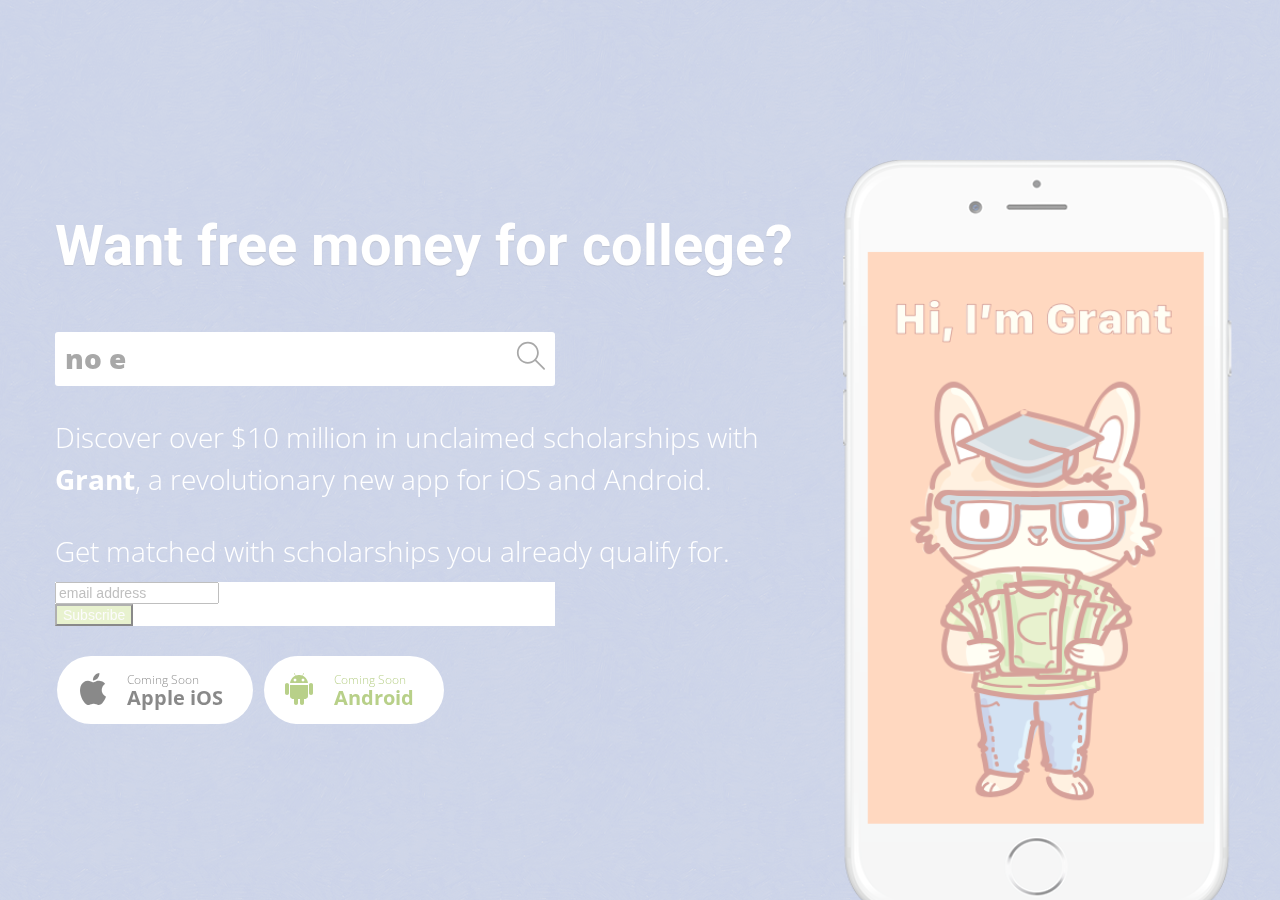
==== commit 2e0b33c1: "update mailchimp campaign" ====
--- a/index.html
+++ b/index.html
@@ -31,17 +31,18 @@
   <link rel="apple-touch-icon" sizes="72x72" href="images/apple-touch-icon-72x72.png">
   <link rel="apple-touch-icon" sizes="114x114" href="images/apple-touch-icon-114x114.png">
   <!-- Begin MailChimp Signup Form -->
-  <link href="//cdn-images.mailchimp.com/embedcode/horizontal-slim-10_7.css" rel="stylesheet" type="text/css">
+  <!-- Begin MailChimp Signup Form -->
+  <link href="//cdn-images.mailchimp.com/embedcode/slim-10_7.css" rel="stylesheet" type="text/css">
   <style type="text/css">
     #mc_embed_signup {
       background: #fff;
       clear: left;
       font: 14px Helvetica, Arial, sans-serif;
-      width: 100%;
+      width: 500px;
     }
 
     /* Add your own MailChimp form style overrides in your site stylesheet or in this style block.
-      We recommend moving this block and the preceding CSS link to the HEAD of your HTML file. */
+	   We recommend moving this block and the preceding CSS link to the HEAD of your HTML file. */
   </style>
 </head>
 
--- a/css/style.css
+++ b/css/style.css
@@ -70,7 +70,7 @@
 }
 
 .type-container{
-  width: 300px;
+  width: 500px;
   background-color: #fff;
   margin: 30px 30px 30px 0px;
   padding: 10px;
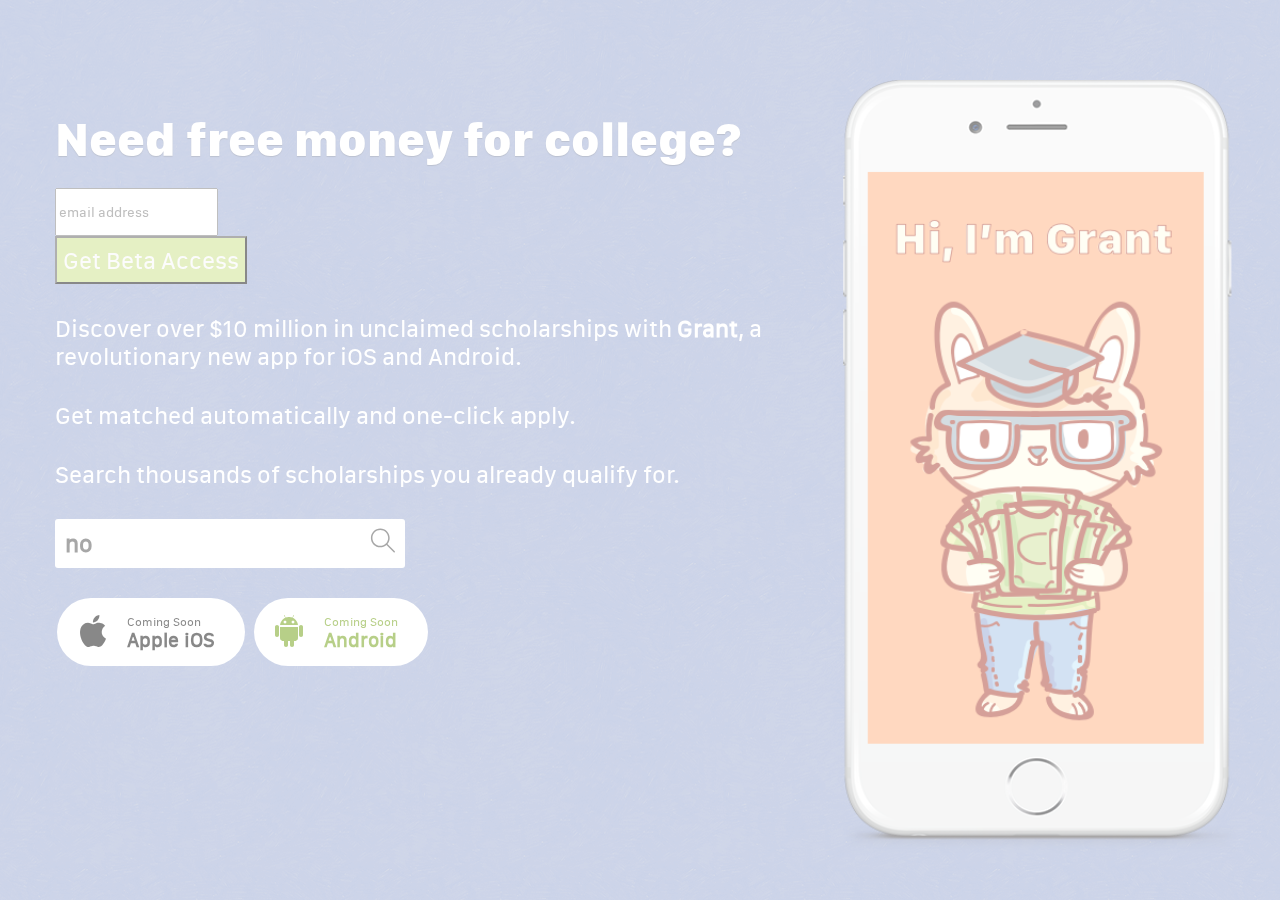
==== commit d233eec7: "add SF fonts" ====
--- a/index.html
+++ b/index.html
@@ -30,20 +30,6 @@
   <link rel="apple-touch-icon" href="images/apple-touch-icon.png">
   <link rel="apple-touch-icon" sizes="72x72" href="images/apple-touch-icon-72x72.png">
   <link rel="apple-touch-icon" sizes="114x114" href="images/apple-touch-icon-114x114.png">
-  <!-- Begin MailChimp Signup Form -->
-  <!-- Begin MailChimp Signup Form -->
-  <link href="//cdn-images.mailchimp.com/embedcode/slim-10_7.css" rel="stylesheet" type="text/css">
-  <style type="text/css">
-    #mc_embed_signup {
-      background: #fff;
-      clear: left;
-      font: 14px Helvetica, Arial, sans-serif;
-      width: 500px;
-    }
-
-    /* Add your own MailChimp form style overrides in your site stylesheet or in this style block.
-	   We recommend moving this block and the preceding CSS link to the HEAD of your HTML file. */
-  </style>
 </head>
 
 <body data-spy="scroll" data-target=".navMenuCollapse">
@@ -111,39 +97,71 @@
           <div class="col-md-8 col-sm-12">
             <!--<img class="logo" src="./images/logo.png" alt="Your Logo" height="70" width="144" />-->
             <h1 class="slogan">
-              <b>Want free money for college?</b>
+              <b>Need free money for college?</b>
             </h1>
-            <h3 class="type-container">
-              <b>
-                <span class="type"></span>
-              </b>
-              <i class="icon icon-magnifier type-icon"></i>
-            </h3>
-            <h3 class="white">
-              Discover over $10 million in unclaimed scholarships with
-              <b class="black">Grant</b>, a revolutionary new app for iOS and Android.
-            </h3>
-            <h3 class="white">
-              Get matched with scholarships you already qualify for.
-            </h3>
+            <!-- Begin MailChimp Signup Form -->
+            <link href="https://cdn-images.mailchimp.com/embedcode/horizontal-slim-10_7.css" rel="stylesheet" type="text/css">
+            <style type="text/css">
+              #mc_embed_signup {
+                clear: left;
+                font: 14px 'SF Compact Regular', sans-serif;
+                width: 100%;
+
+              }
+
+              #mc_embed_signup form {
+                text-align: left;
+              }
+
+              #mc-embedded-subscribe.button {
+                background-color: #C8DE81;
+              }
+
+              #mc_embed_signup input.email {
+                height: 48px !important;
+              }
+
+              #mc_embed_signup input.button {
+                height: 48px !important;
+                font-size: 24px;
+              }
+
+              /* Add your own MailChimp form style overrides in your site stylesheet or in this style block.
+	   We recommend moving this block and the preceding CSS link to the HEAD of your HTML file. */
+            </style>
             <div id="mc_embed_signup">
               <form action="https://trygrant.us18.list-manage.com/subscribe/post?u=631c822bb30b5529bbc3652f9&amp;id=2a1694ff8a" method="post"
                 id="mc-embedded-subscribe-form" name="mc-embedded-subscribe-form" class="validate" target="_blank" novalidate>
                 <div id="mc_embed_signup_scroll">
-
                   <input type="email" value="" name="EMAIL" class="email" id="mce-EMAIL" placeholder="email address" required>
                   <!-- real people should not fill this in and expect good things - do not remove this or risk form bot signups-->
                   <div style="position: absolute; left: -5000px;" aria-hidden="true">
                     <input type="text" name="b_631c822bb30b5529bbc3652f9_2a1694ff8a" tabindex="-1" value="">
                   </div>
                   <div class="clear">
-                    <input type="submit" value="Subscribe" name="subscribe" id="mc-embedded-subscribe" class="button">
+                    <input type="submit" value="Get Beta Access" name="subscribe" id="mc-embedded-subscribe" class="button">
                   </div>
                 </div>
               </form>
             </div>
 
             <!--End mc_embed_signup-->
+            <h3 class="white">
+              Discover over $10 million in unclaimed scholarships with
+              <b class="black">Grant</b>, a revolutionary new app for iOS and Android.
+            </h3>
+            <h3 class="white">
+              Get matched automatically and one-click apply.
+            </h3>
+            <h3 class="white">
+              Search thousands of scholarships you already qualify for.
+            </h3>
+            <h3 class="type-container">
+              <b>
+                <span class="type"></span>
+              </b>
+              <i class="icon icon-magnifier type-icon"></i>
+            </h3>
             <h3>
               <div class="download-btn-alt ios-btn" href="#">
                 <div class="btn-slide"></div>
@@ -159,6 +177,7 @@
                   <b>Android</b>
                 </div>
               </div>
+
             </h3>
           </div>
           <div class="col-md-4 hidden-sm hidden-xs">
--- a/css/style.css
+++ b/css/style.css
@@ -11,11 +11,11 @@
 -----------------------------------------------------------------------------------------*/
 
 body {
-	font-family: 'Open Sans', sans-serif;
+	font-family: 'SF Compact Regular', sans-serif;
 	font-size: 16px;
 	font-weight: 300;
 	color: #777;
-	line-height: 1.6;
+	line-height: 1.2;
 	text-align: center;
 }
 
@@ -39,13 +39,13 @@
 }
 
 h1 {
-	font-size: 56px;
-	font-family: 'Roboto', sans-serif;
+	font-size: 48px;
+	font-family: 'SF Compact Heavy', sans-serif;
 }
 
 h2 { font-size: 39px; }
 
-h3 { font-size: 28px; }
+h3 { font-size: 24px; }
 
 h4 { font-size: 20px; }
 
@@ -56,7 +56,7 @@
 	text-transform: uppercase;
 	color: #444;
 	font-weight: lighter;
-	line-height:1.5;
+	line-height:1.2;
   margin:30px 0 10px 0;
   
 }
@@ -70,12 +70,16 @@
 }
 
 .type-container{
-  width: 500px;
+  width: 350px;
   background-color: #fff;
   margin: 30px 30px 30px 0px;
   padding: 10px;
   border-radius: 3px;
   line-height: 1.2;
+}
+
+@media (max-width: 728px){
+  .type-container{margin: 0 auto;}
 }
 .type-icon{
   float: right;
@@ -550,7 +554,7 @@
 
 h2 { font-size: 30px; }
 
-h3 { font-size: 24px; }
+h3 { font-size: 20px; }
 
 h4 { font-size: 18px; }
 
@@ -1496,7 +1500,7 @@
 .intro-block .ray{ z-index:1;}
 
 .intro-block .container {
-	padding: 160px 0;
+	padding: 80px 0 160px 0;
   z-index: 2;
   height:100vh;
 }
@@ -1541,9 +1545,10 @@
 }
 .slogan {
 	color: #fff;
-	line-height: 2;
+	line-height: 1.2;
 	text-transform: none;
-	text-shadow: 0px 1px 1px rgba(0,0,0,0.25);
+  text-shadow: 0px 1px 1px rgba(0,0,0,0.25);
+  margin-bottom: 20px;
 }
 
 #minimal-intro.intro-block h1.slogan {
@@ -1564,7 +1569,7 @@
 	
 #blog-intro .container {padding: 100px 0 50px 0;}
 
-.intro-block .container { padding: 80px 0; }
+.intro-block .container { padding: 40px 0; }
 
 .intro-block .logo { margin: 0 0 60px 0; }
 
@@ -2547,3 +2552,30 @@
 #shortcodes .download-btn-alt{ margin:2px 0;}
 
 
+
+
+/*
+FONTS
+*/
+/*! Generated by Font Squirrel (https://www.fontsquirrel.com) on August 11, 2018 */
+
+
+
+@font-face {
+  font-family: 'SF Compact Regular';
+  src: url('../fonts/sfcompacttext-regular-webfont.woff2') format('woff2'),
+       url('../fonts/sfcompacttext-regular-webfont.woff') format('woff');
+  font-weight: normal;
+  font-style: normal;
+
+}
+
+
+@font-face {
+  font-family: 'SF Compact Heavy';
+  src: url('../fonts/sfcompacttext-heavy-webfont.woff2') format('woff2'),
+       url('../fonts/sfcompacttext-heavy-webfont.woff') format('woff');
+  font-weight: normal;
+  font-style: normal;
+
+}
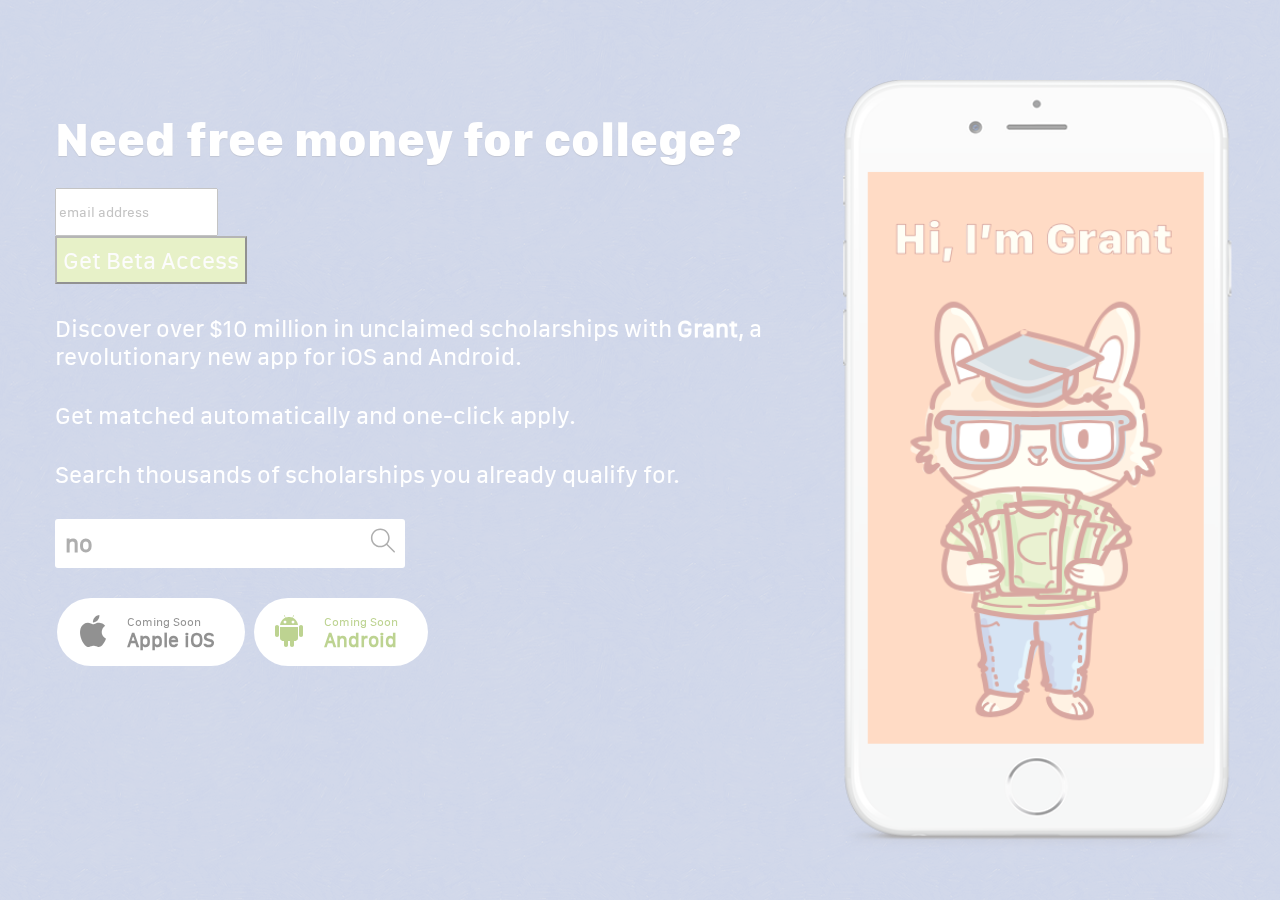
==== commit 3a0d9fae: "fix page title" ====
--- a/index.html
+++ b/index.html
@@ -6,9 +6,9 @@
 
   <!-- Html Page Specific -->
   <meta charset="utf-8">
-  <title>RAY - App Landing Page</title>
-  <meta name="description" content="RAY - App Landing Page">
-  <meta name="author" content="Multifour | multifour.com">
+  <title>Grant - Discover Unclaimed Scholarships</title>
+  <meta name="description" content="Grant - Discover Unclaimed Scholarships">
+  <meta name="author" content="Leigh Johnson | Data Literate LLC">
 
   <!-- Mobile Specific -->
   <meta name="viewport" content="width=device-width, initial-scale=1, maximum-scale=1.0, user-scalable=no">
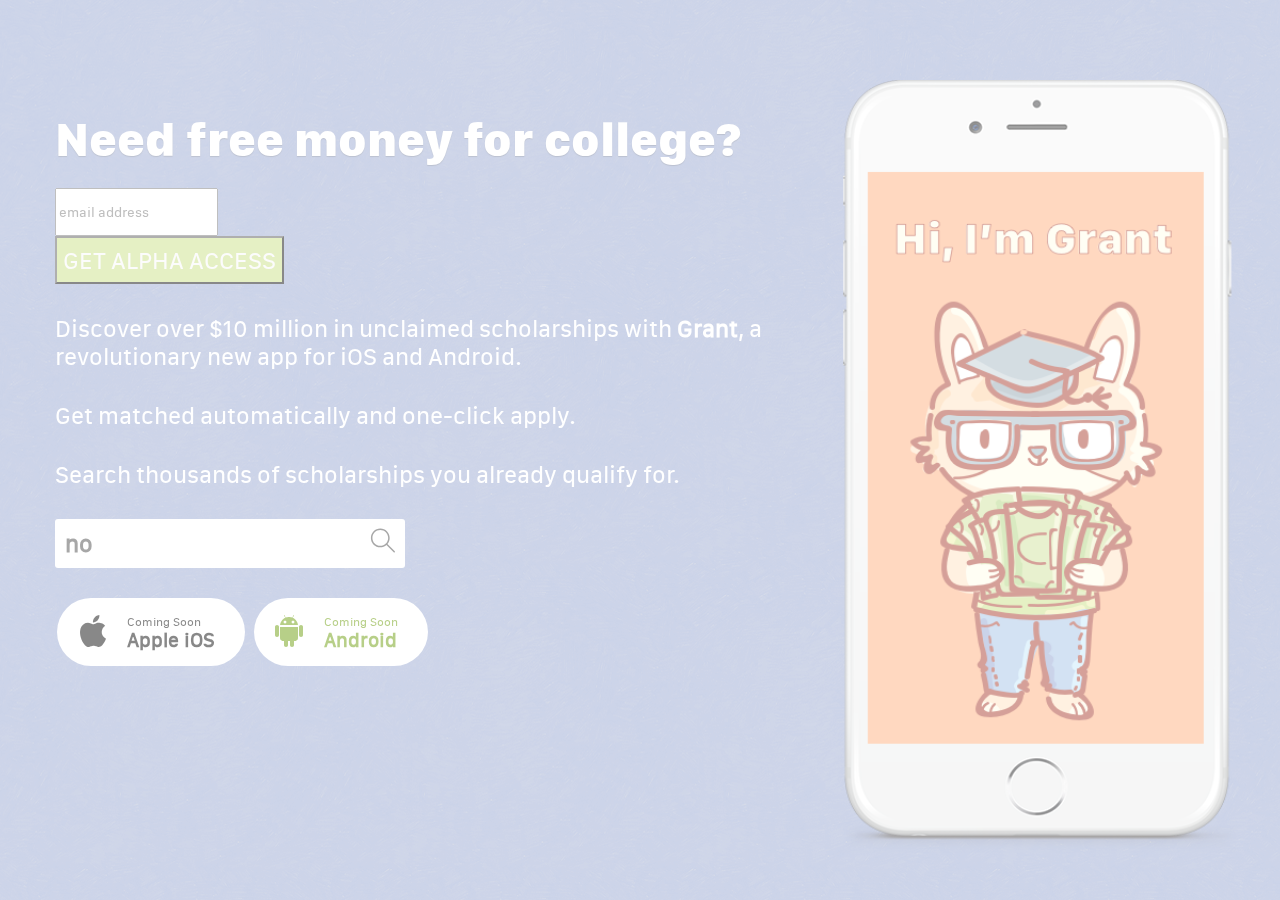
==== commit fe1f4acf: "change beta to ALPHA" ====
--- a/index.html
+++ b/index.html
@@ -4,47 +4,47 @@
 
 <head>
 
-  <!-- Html Page Specific -->
-  <meta charset="utf-8">
-  <title>Grant - Discover Unclaimed Scholarships</title>
-  <meta name="description" content="Grant - Discover Unclaimed Scholarships">
-  <meta name="author" content="Leigh Johnson | Data Literate LLC">
-
-  <!-- Mobile Specific -->
-  <meta name="viewport" content="width=device-width, initial-scale=1, maximum-scale=1.0, user-scalable=no">
-
-  <!--[if lt IE 9]>
+    <!-- Html Page Specific -->
+    <meta charset="utf-8">
+    <title>Grant - Discover Unclaimed Scholarships</title>
+    <meta name="description" content="Grant - Discover Unclaimed Scholarships">
+    <meta name="author" content="Leigh Johnson | Data Literate LLC">
+
+    <!-- Mobile Specific -->
+    <meta name="viewport" content="width=device-width, initial-scale=1, maximum-scale=1.0, user-scalable=no">
+
+    <!--[if lt IE 9]>
     <script type="text/javascript" src="scripts/html5shiv.js"></script>
 <![endif]-->
 
-  <!-- CSS -->
-  <link rel="stylesheet" href="css/bootstrap.min.css" />
-  <link rel="stylesheet" href="css/animate.css" />
-  <link rel="stylesheet" href="css/simple-line-icons.css" />
-  <link rel="stylesheet" href="css/icomoon-soc-icons.css" />
-  <link rel="stylesheet" href="css/magnific-popup.css" />
-  <link rel="stylesheet" href="css/style.css" />
-
-  <!-- Favicons -->
-  <link rel="icon" href="images/favicon.png">
-  <link rel="apple-touch-icon" href="images/apple-touch-icon.png">
-  <link rel="apple-touch-icon" sizes="72x72" href="images/apple-touch-icon-72x72.png">
-  <link rel="apple-touch-icon" sizes="114x114" href="images/apple-touch-icon-114x114.png">
+    <!-- CSS -->
+    <link rel="stylesheet" href="css/bootstrap.min.css" />
+    <link rel="stylesheet" href="css/animate.css" />
+    <link rel="stylesheet" href="css/simple-line-icons.css" />
+    <link rel="stylesheet" href="css/icomoon-soc-icons.css" />
+    <link rel="stylesheet" href="css/magnific-popup.css" />
+    <link rel="stylesheet" href="css/style.css" />
+
+    <!-- Favicons -->
+    <link rel="icon" href="images/favicon.png">
+    <link rel="apple-touch-icon" href="images/apple-touch-icon.png">
+    <link rel="apple-touch-icon" sizes="72x72" href="images/apple-touch-icon-72x72.png">
+    <link rel="apple-touch-icon" sizes="114x114" href="images/apple-touch-icon-114x114.png">
 </head>
 
 <body data-spy="scroll" data-target=".navMenuCollapse">
 
-  <!-- PRELOADER -->
-  <div id="preloader">
-    <div class="battery inner">
-      <div class="load-line"></div>
+    <!-- PRELOADER -->
+    <div id="preloader">
+        <div class="battery inner">
+            <div class="load-line"></div>
+        </div>
     </div>
-  </div>
-
-  <div id="wrap">
-
-    <!-- NAVIGATION BEGIN -->
-    <!--
+
+    <div id="wrap">
+
+        <!-- NAVIGATION BEGIN -->
+        <!--
     <nav class="navbar navbar-fixed-top navbar-slide">
       <div class="container_fluid">
         <a class="navbar-brand goto" href="index.html#wrap">
@@ -86,134 +86,145 @@
       </div>
     </nav>
     -->
-    <!-- NAVIGAION END -->
-
-
-
-    <!-- INTRO BEGIN -->
-    <header id="full-intro" class="intro-block bg-color-grad">
-      <div class="container">
-        <div class="row">
-          <div class="col-md-8 col-sm-12">
-            <!--<img class="logo" src="./images/logo.png" alt="Your Logo" height="70" width="144" />-->
-            <h1 class="slogan">
-              <b>Need free money for college?</b>
-            </h1>
-            <!-- Begin MailChimp Signup Form -->
-            <link href="https://cdn-images.mailchimp.com/embedcode/horizontal-slim-10_7.css" rel="stylesheet" type="text/css">
-            <style type="text/css">
-              #mc_embed_signup {
-                clear: left;
-                font: 14px 'SF Compact Regular', sans-serif;
-                width: 100%;
-
-              }
-
-              #mc_embed_signup form {
-                text-align: left;
-              }
-
-              #mc-embedded-subscribe.button {
-                background-color: #C8DE81;
-              }
-
-              #mc_embed_signup input.email {
-                height: 48px !important;
-              }
-
-              #mc_embed_signup input.button {
-                height: 48px !important;
-                font-size: 24px;
-              }
-
-              /* Add your own MailChimp form style overrides in your site stylesheet or in this style block.
+        <!-- NAVIGAION END -->
+
+
+
+        <!-- INTRO BEGIN -->
+        <header id="full-intro" class="intro-block bg-color-grad">
+            <div class="container">
+                <div class="row">
+                    <div class="col-md-8 col-sm-12">
+                        <!--<img class="logo" src="./images/logo.png" alt="Your Logo" height="70" width="144" />-->
+                        <h1 class="slogan">
+                            <b>Need free money for college?</b>
+                        </h1>
+                        <!-- Begin MailChimp Signup Form -->
+                        <link href="https://cdn-images.mailchimp.com/embedcode/horizontal-slim-10_7.css" rel="stylesheet" type="text/css">
+                        <style type="text/css">
+                            #mc_embed_signup {
+                                clear: left;
+                                font: 14px 'SF Compact Regular', sans-serif;
+                                width: 100%;
+
+                            }
+
+                            #mc_embed_signup form {
+                                text-align: left;
+                            }
+
+                            #mc-embedded-subscribe.button {
+                                background-color: #C8DE81;
+                            }
+
+                            #mc_embed_signup input.email {
+                                height: 48px !important;
+                            }
+
+                            #mc_embed_signup input.button {
+                                height: 48px !important;
+                                font-size: 24px;
+                            }
+
+                            /* Add your own MailChimp form style overrides in your site stylesheet or in this style block.
 	   We recommend moving this block and the preceding CSS link to the HEAD of your HTML file. */
-            </style>
-            <div id="mc_embed_signup">
-              <form action="https://trygrant.us18.list-manage.com/subscribe/post?u=631c822bb30b5529bbc3652f9&amp;id=2a1694ff8a" method="post"
-                id="mc-embedded-subscribe-form" name="mc-embedded-subscribe-form" class="validate" target="_blank" novalidate>
-                <div id="mc_embed_signup_scroll">
-                  <input type="email" value="" name="EMAIL" class="email" id="mce-EMAIL" placeholder="email address" required>
-                  <!-- real people should not fill this in and expect good things - do not remove this or risk form bot signups-->
-                  <div style="position: absolute; left: -5000px;" aria-hidden="true">
-                    <input type="text" name="b_631c822bb30b5529bbc3652f9_2a1694ff8a" tabindex="-1" value="">
-                  </div>
-                  <div class="clear">
-                    <input type="submit" value="Get Beta Access" name="subscribe" id="mc-embedded-subscribe" class="button">
-                  </div>
+                        </style>
+                        <div id="mc_embed_signup">
+                            <form action="https://trygrant.us18.list-manage.com/subscribe/post?u=631c822bb30b5529bbc3652f9&amp;id=2a1694ff8a" method="post"
+                                id="mc-embedded-subscribe-form" name="mc-embedded-subscribe-form" class="validate" target="_blank"
+                                novalidate>
+                                <div id="mc_embed_signup_scroll">
+                                    <input type="email" value="" name="EMAIL" class="email" id="mce-EMAIL" placeholder="email address" required>
+                                    <!-- real people should not fill this in and expect good things - do not remove this or risk form bot signups-->
+                                    <div style="position: absolute; left: -5000px;" aria-hidden="true">
+                                        <input type="text" name="b_631c822bb30b5529bbc3652f9_2a1694ff8a" tabindex="-1" value="">
+                                    </div>
+                                    <div class="clear">
+                                        <input type="submit" value="GET ALPHA ACCESS" name="subscribe" id="mc-embedded-subscribe" class="button">
+                                    </div>
+                                </div>
+                            </form>
+                        </div>
+
+                        <!--End mc_embed_signup-->
+                        <h3 class="white">
+                            Discover over $10 million in unclaimed scholarships with
+                            <b class="black">Grant</b>, a revolutionary new app for iOS and Android.
+                        </h3>
+                        <h3 class="white">
+                            Get matched automatically and one-click apply.
+                        </h3>
+                        <h3 class="white">
+                            Search thousands of scholarships you already qualify for.
+                        </h3>
+                        <h3 class="type-container">
+                            <b>
+                                <span class="type"></span>
+                            </b>
+                            <i class="icon icon-magnifier type-icon"></i>
+                        </h3>
+                        <h3>
+                            <div class="download-btn-alt ios-btn" href="#">
+                                <div class="btn-slide"></div>
+                                <div class="btn-content">
+                                    <i class="icon soc-icon-apple"></i>Coming Soon
+                                    <b>Apple iOS</b>
+                                </div>
+                            </div>
+                            <div class="download-btn-alt android-btn" href="#">
+                                <div class="btn-slide"></div>
+                                <div class="btn-content">
+                                    <i class="icon soc-icon-android"></i>Coming Soon
+                                    <b>Android</b>
+                                </div>
+                            </div>
+
+                        </h3>
+                    </div>
+                    <div class="col-md-4 hidden-sm hidden-xs">
+                        <img class="intro-screen wow bounceInUp" data-wow-delay="0.5s" src="images/intro_screen.png" height="773" width="400" alt=""
+                        />
+                    </div>
                 </div>
-              </form>
             </div>
-
-            <!--End mc_embed_signup-->
-            <h3 class="white">
-              Discover over $10 million in unclaimed scholarships with
-              <b class="black">Grant</b>, a revolutionary new app for iOS and Android.
-            </h3>
-            <h3 class="white">
-              Get matched automatically and one-click apply.
-            </h3>
-            <h3 class="white">
-              Search thousands of scholarships you already qualify for.
-            </h3>
-            <h3 class="type-container">
-              <b>
-                <span class="type"></span>
-              </b>
-              <i class="icon icon-magnifier type-icon"></i>
-            </h3>
-            <h3>
-              <div class="download-btn-alt ios-btn" href="#">
-                <div class="btn-slide"></div>
-                <div class="btn-content">
-                  <i class="icon soc-icon-apple"></i>Coming Soon
-                  <b>Apple iOS</b>
-                </div>
-              </div>
-              <div class="download-btn-alt android-btn" href="#">
-                <div class="btn-slide"></div>
-                <div class="btn-content">
-                  <i class="icon soc-icon-android"></i>Coming Soon
-                  <b>Android</b>
-                </div>
-              </div>
-
-            </h3>
-          </div>
-          <div class="col-md-4 hidden-sm hidden-xs">
-            <img class="intro-screen wow bounceInUp" data-wow-delay="0.5s" src="images/intro_screen.png" height="773" width="400" alt=""
-            />
-          </div>
-        </div>
-      </div>
-      <div class="block-bg" data-stellar-ratio="0.4"></div>
-    </header>
-    <!-- INTRO END -->
-
-    <!-- reinsert comment.html here -->
-
-    <!-- MODALS END-->
-
-
-    <!-- JavaScript -->
-    <script src="scripts/jquery-1.8.2.min.js"></script>
-    <script src="scripts/bootstrap.min.js"></script>
-    <script src="scripts/owl.carousel.min.js"></script>
-    <script src="scripts/jquery.validate.min.js"></script>
-    <script src="scripts/wow.min.js"></script>
-    <script src="scripts/smoothscroll.js"></script>
-    <script src="scripts/jquery.smooth-scroll.min.js"></script>
-    <script src="scripts/jquery.superslides.min.js"></script>
-    <script src="scripts/placeholders.jquery.min.js"></script>
-    <script src="scripts/jquery.magnific-popup.min.js"></script>
-    <script src="scripts/jquery.stellar.min.js"></script>
-    <script src="scripts/retina.min.js"></script>
-    <script src="scripts/typed.js"></script>
-    <script src="scripts/custom.js"></script>
-
-    <!--[if lte IE 9]>
+            <div class="block-bg" data-stellar-ratio="0.4"></div>
+        </header>
+        <!-- INTRO END -->
+
+        <!-- reinsert comment.html here -->
+
+        <!-- MODALS END-->
+
+
+        <!-- JavaScript -->
+        <script src="scripts/jquery-1.8.2.min.js"></script>
+        <script src="scripts/bootstrap.min.js"></script>
+        <script src="scripts/owl.carousel.min.js"></script>
+        <script src="scripts/jquery.validate.min.js"></script>
+        <script src="scripts/wow.min.js"></script>
+        <script src="scripts/smoothscroll.js"></script>
+        <script src="scripts/jquery.smooth-scroll.min.js"></script>
+        <script src="scripts/jquery.superslides.min.js"></script>
+        <script src="scripts/placeholders.jquery.min.js"></script>
+        <script src="scripts/jquery.magnific-popup.min.js"></script>
+        <script src="scripts/jquery.stellar.min.js"></script>
+        <script src="scripts/retina.min.js"></script>
+        <script src="scripts/typed.js"></script>
+        <script src="scripts/custom.js"></script>
+
+        <!--[if lte IE 9]>
 	<script src="scripts/respond.min.js"></script>
 <![endif]-->
 </body>
+<!-- Global site tag (gtag.js) - Google Analytics -->
+<script async src="https://www.googletagmanager.com/gtag/js?id=UA-123778999-2"></script>
+<script>
+    window.dataLayer = window.dataLayer || [];
+    function gtag() { dataLayer.push(arguments); }
+    gtag('js', new Date());
+
+    gtag('config', 'UA-123778999-2');
+</script>
+
 
 </html>--- a/css/style.css
+++ b/css/style.css
@@ -1,6 +1,3 @@
-@import url(http://fonts.googleapis.com/css?family=Open+Sans:300,700);
-@import url(http://fonts.googleapis.com/css?family=Roboto:100,500);
-
 /*--------------------- FONT (OPEN SANS) IMPORT FROM GOOGLE FONTS ----------------------*/
 
 
